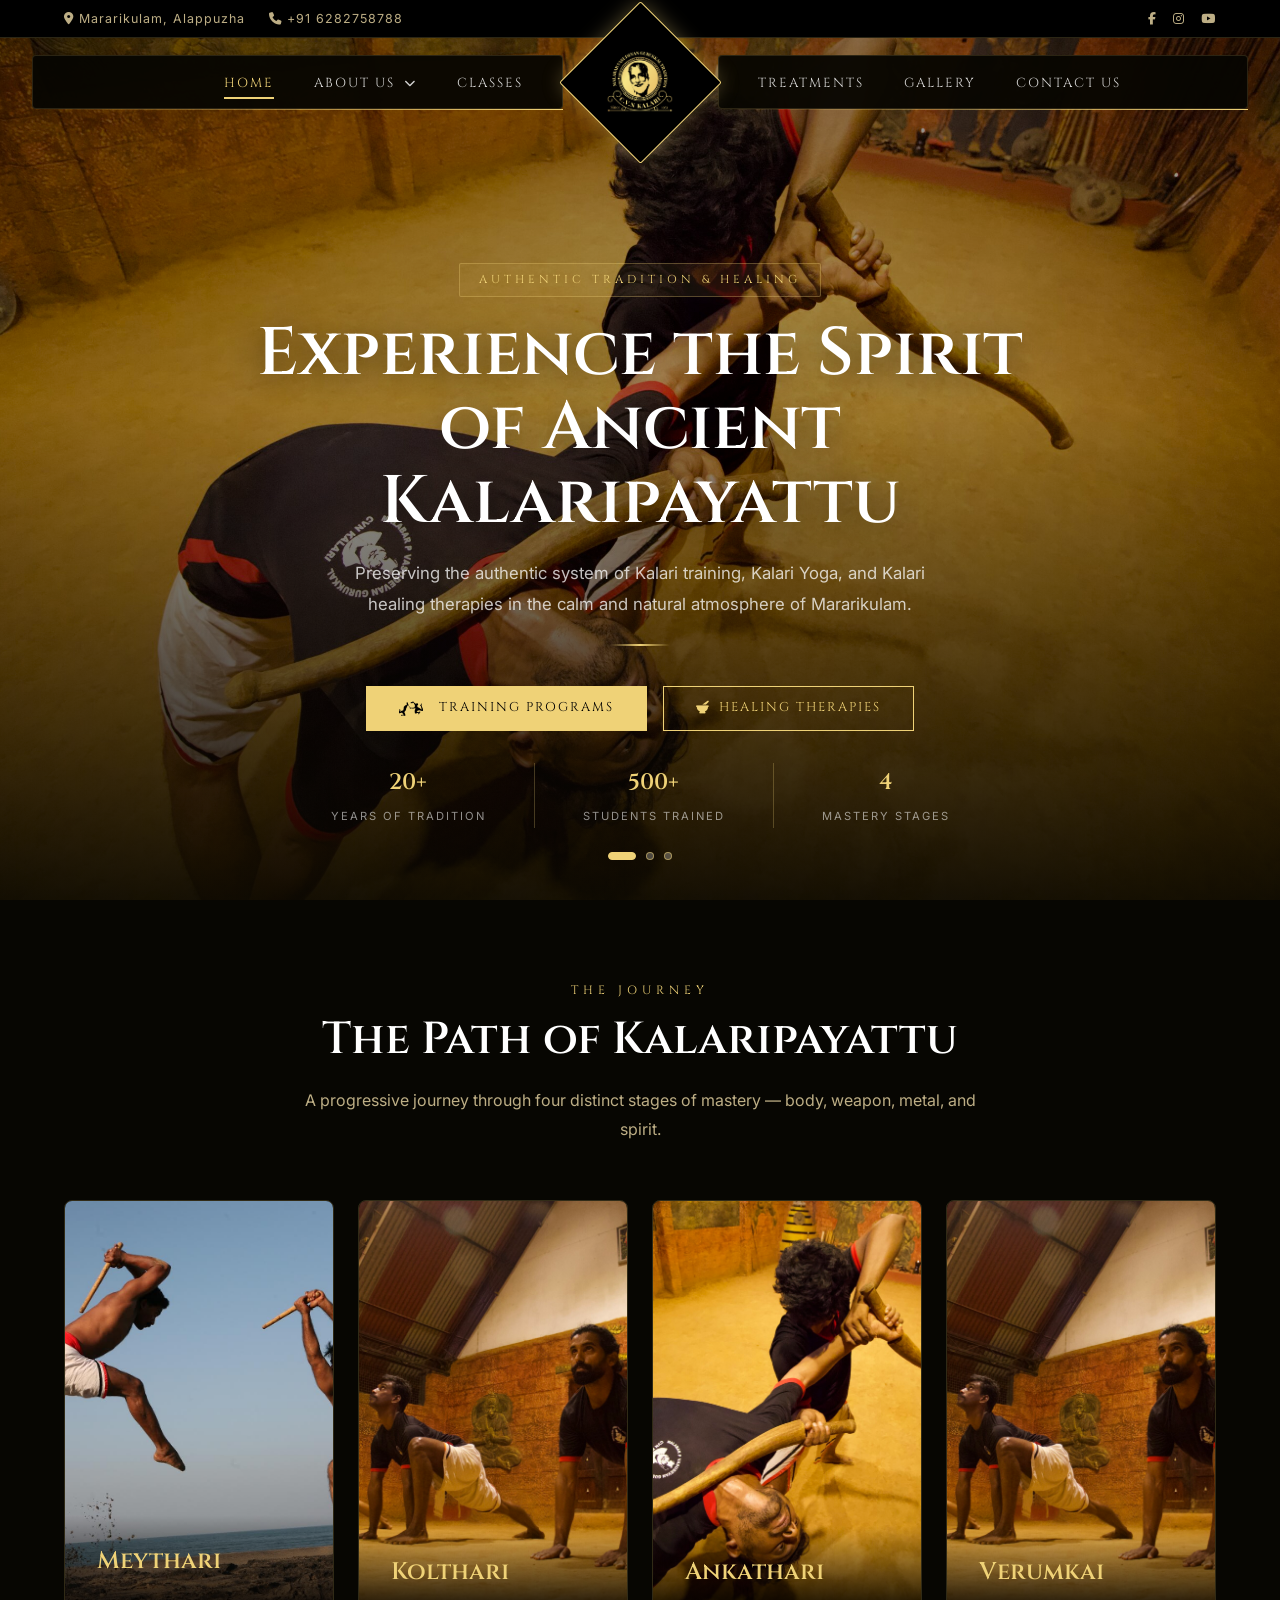
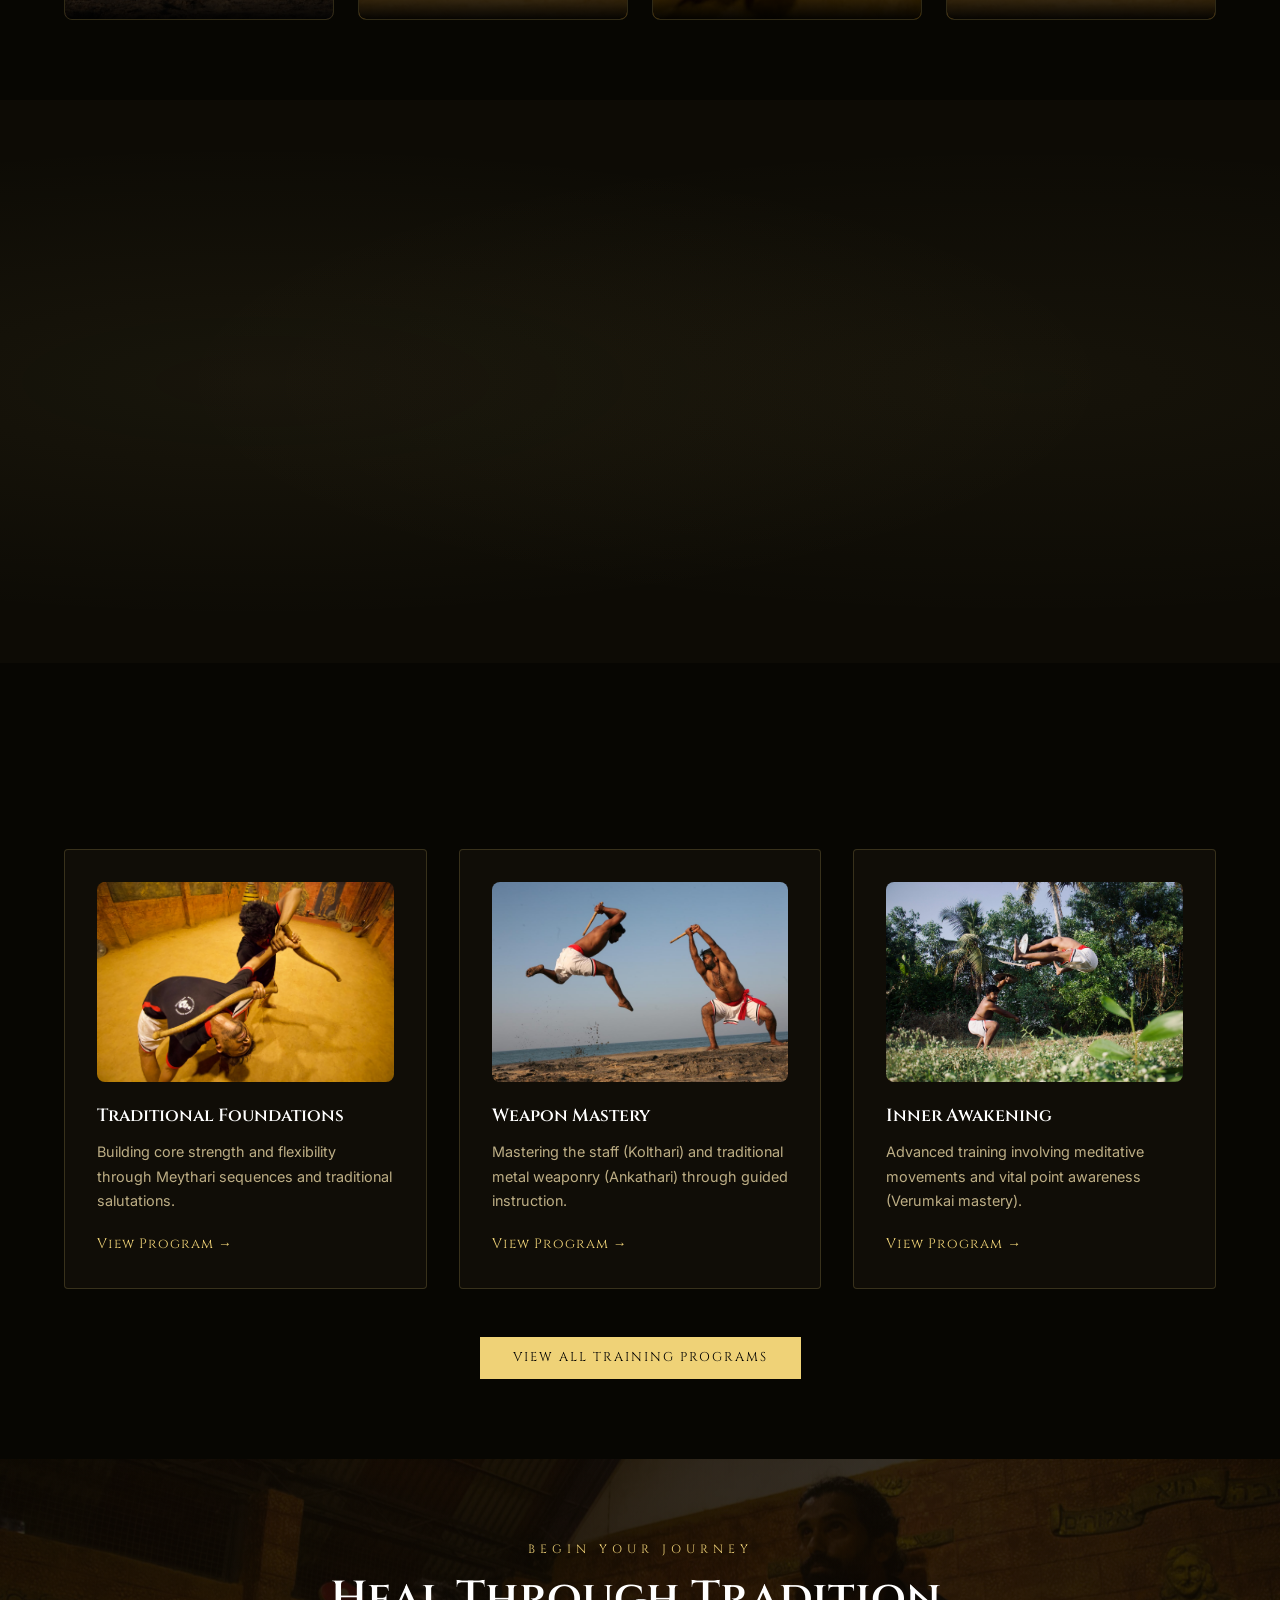
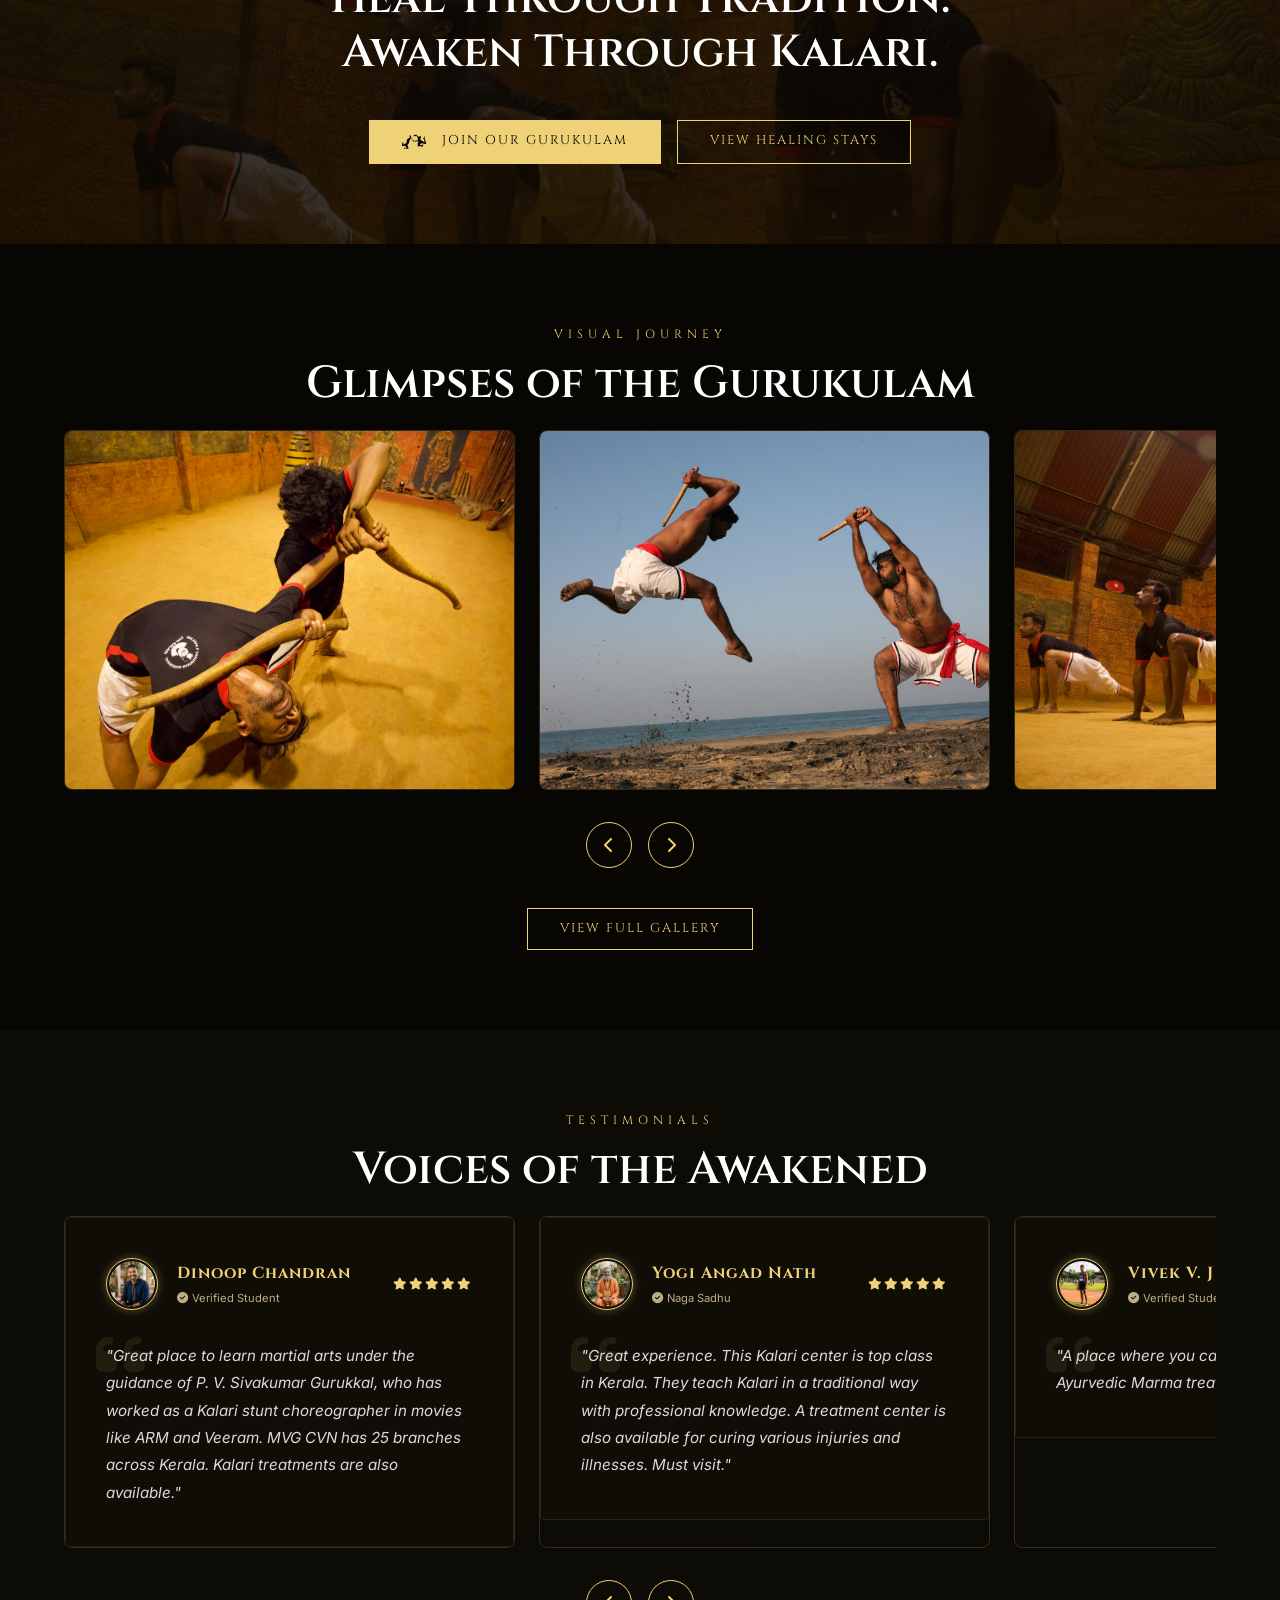
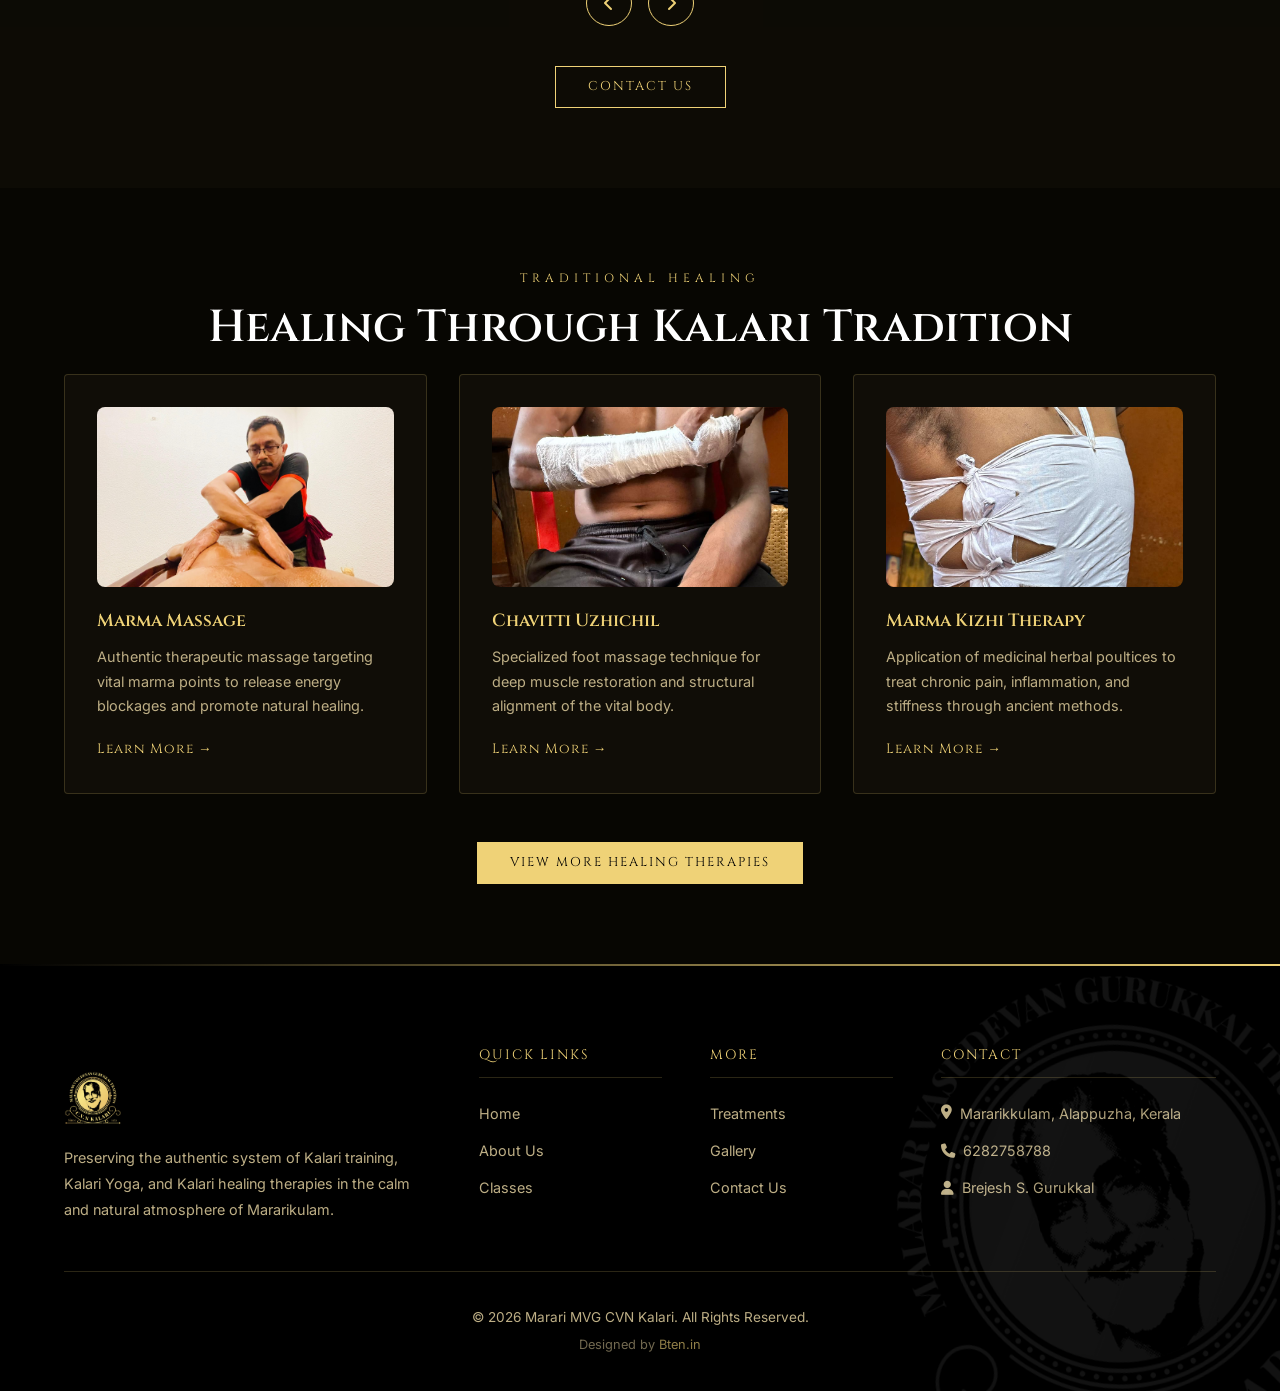
==== index.html @ ade92531 "Initial commit: Professional Kalari website with enhanced testimonials" ====
<!DOCTYPE html>
<html lang="en">
<head>
    <meta charset="UTF-8">
    <meta name="viewport" content="width=device-width, initial-scale=1.0">
    <meta name="description" content="Marari MVG CVN Kalari – Traditional Kalaripayattu training, Kalari Yoga, and authentic Marma healing therapies in Mararikulam, Kerala.">
    <title>Marari MVG CVN Kalari | Traditional Kalaripayattu & Healing</title>
    <link rel="stylesheet" href="styles.css">
    <link rel="stylesheet" href="https://cdnjs.cloudflare.com/ajax/libs/font-awesome/6.4.0/css/all.min.css">
</head>
<body>

    <!-- Top Info Bar -->
    <div class="top-header">
        <div class="top-header-info">
            <span><i class="fas fa-map-marker-alt"></i> Mararikulam, Alappuzha</span>
            <span><i class="fas fa-phone"></i> +91 <a href="tel:6282758788" class="text-muted">6282758788</a></span>
        </div>
        <div class="top-header-social">
            <a href="#" aria-label="Facebook"><i class="fab fa-facebook-f"></i></a>
            <a href="#" aria-label="Instagram"><i class="fab fa-instagram"></i></a>
            <a href="#" aria-label="YouTube"><i class="fab fa-youtube"></i></a>
        </div>
    </div>

    <!-- Navbar -->
    <nav class="navbar" id="navbar"><a href="index.html" class="mobile-logo-left"><img src="images/logo.png" alt="Logo"><span>MVG CVN KALARI</span></a>
        <div class="nav-container">

            <!-- Left links -->
            <ul class="nav-links nav-left">
                <li><a href="index.html" class="active">Home</a></li>
                <li class="nav-item-dropdown">
                    <a href="about.html">About Us <i class="fas fa-chevron-down" style="font-size:0.7rem;margin-left:4px;"></i></a>
                    <div class="mega-menu">
                        <div class="mega-menu-left">
                            <h3>Experience the Tradition</h3>
                            <p>Marari MVG CVN Kalari is a legacy of authentic Kalaripayattu training and traditional healing, led by Brejesh S. Gurukkal.</p>
                            <a href="about.html" class="btn">Learn More</a>
                        </div>
                        <div class="mega-menu-right">
                            <img src="images/WhatsApp Image 2026-03-31 at 19.47.25.png" alt="Brejesh S. Gurukkal">
                        </div>
                    </div>
                </li>
                <li><a href="classes.html">Classes</a></li>
            </ul>

            <!-- Brand / Logo -->
            <div class="nav-brand-centered">
                <div class="logo-diamond"></div>
                <a href="index.html">
                    <img src="images/logo.png" alt="Marari MVG CVN Kalari Logo">
                </a>
            </div>

            <!-- Right links -->
            <ul class="nav-links nav-right">
                <li><a href="treatments.html">Treatments</a></li>
                <li><a href="gallery.html">Gallery</a></li>
                <li><a href="contact.html">Contact Us</a></li>
            </ul>

            <!-- Hamburger -->
            <button class="mobile-toggle" id="mobileToggle" aria-label="Menu">
                <i class="fas fa-bars" id="toggleIcon"></i>
            </button>

        </div>
    </nav>

    <!-- Mobile Menu -->
    <div class="mobile-menu-wrapper" id="mobileMenu">
        <ul class="mobile-nav-links">
            <li><a href="index.html" class="active">Home</a></li>
            <li><a href="about.html">About Us</a></li>
            <li><a href="classes.html">Classes</a></li>
            <li><a href="treatments.html">Treatments</a></li>
            <li><a href="gallery.html">Gallery</a></li>
            <li><a href="contact.html">Contact Us</a></li>
        </ul>
    </div>

    <!-- ===== HERO ===== -->
    <section class="hero">
        <!-- Hero Slider Content -->
        <div class="hero-slider">
            <div class="hero-slide active" style="background-image:url('images/hero1.jpg');"></div>
            <div class="hero-slide" style="background-image:url('images/WhatsApp Image 2026-03-31 at 19.47.28 (1).jpeg');"></div>
            <div class="hero-slide" style="background-image:url('images/WhatsApp Image 2026-03-31 at 19.47.28 (2).jpeg');"></div>
        </div>
        <div class="hero-content">
            <div class="hero-badge">Authentic Tradition &amp; Healing</div>
            <h1 class="hero-title">Experience the Spirit<br>of Ancient Kalaripayattu</h1>
            <p class="hero-subtitle">Preserving the authentic system of Kalari training, Kalari Yoga, and Kalari healing therapies in the calm and natural atmosphere of Mararikulam.</p>
            <!-- Decorative gold line -->
            <div class="hero-divider"></div>
            <div class="hero-btns">
                <a href="classes.html" class="btn btn-solid">
                    <img src="images/Screenshot 2026-04-04 at 7.42.12 PM.svg" alt="" style="width:24px;height:auto;filter:invert(1) brightness(0);margin-right:8px;display:inline-block;vertical-align:middle;">
                    Training Programs
                </a>
                <a href="treatments.html" class="btn"><i class="fas fa-mortar-pestle"></i> Healing Therapies</a>
            </div>
            <!-- Stats ribbon — visual spacer + credibility -->
            <div class="hero-stats-bar">
                <div class="hero-stat-item">
                    <span class="num">20+</span>
                    <span class="lbl">Years of Tradition</span>
                </div>
                <div class="hero-stat-item" style="border-left:1px solid rgba(239,210,119,0.25);border-right:1px solid rgba(239,210,119,0.25);padding:0 3rem;">
                    <span class="num">500+</span>
                    <span class="lbl">Students Trained</span>
                </div>
                <div class="hero-stat-item">
                    <span class="num">4</span>
                    <span class="lbl">Mastery Stages</span>
                </div>
            </div>
        </div>
        <!-- Slider Dots -->
        <div class="hero-dots" id="heroDots">
            <span class="hero-dot active" data-slide="0"></span>
            <span class="hero-dot" data-slide="1"></span>
            <span class="hero-dot" data-slide="2"></span>
        </div>
    </section>

    <!-- ===== PATH OF KALARIPAYATTU ===== -->
    <section class="section">
        <div class="text-center reveal">
            <span class="section-label">The Journey</span>
            <h2 class="section-title">The Path of Kalaripayattu</h2>
            <p class="section-subtitle">A progressive journey through four distinct stages of mastery — body, weapon, metal, and spirit.</p>
        </div>
        <div class="path-grid reveal">
            <div class="path-box">
                <img src="images/kalari1.jpg" alt="Meythari" class="path-img">
                <div class="path-overlay">
                    <h3 class="path-title">Meythari</h3>
                    <p class="path-desc">The foundation. Physical flexibility, powerful leg movements, and body control through fluid sequences that awaken dormant strength.</p>
                </div>
            </div>
            <div class="path-box">
                <img src="images/hero2.jpg" alt="Kolthari" class="path-img">
                <div class="path-overlay">
                    <h3 class="path-title">Kolthari</h3>
                    <p class="path-desc">Introduction to wooden weapons. Staff, short stick, and curved wooden sword training demanding fearless coordination.</p>
                </div>
            </div>
            <div class="path-box">
                <img src="images/hero1.jpg" alt="Ankathari" class="path-img">
                <div class="path-overlay">
                    <h3 class="path-title">Ankathari</h3>
                    <p class="path-desc">Mastering metal weapons. Dagger, sword, shield, and the Urumi — the whip-sword demanding complete control of body and mind.</p>
                </div>
            </div>
            <div class="path-box">
                <img src="images/hero2.jpg" alt="Verumkai" class="path-img" style="object-position:top;">
                <div class="path-overlay">
                    <h3 class="path-title">Verumkai</h3>
                    <p class="path-desc">The final, highest stage. Unarmed combat — using the body itself as a weapon, striking vital marma points for mastery without a blade.</p>
                </div>
            </div>
        </div>
    </section>

    <!-- ===== THE GURUKULAM ===== -->
    <section class="section bg-alt about-video-section"
             style="background:radial-gradient(ellipse at 20% 50%, rgba(239,210,119,0.05) 0%, transparent 60%),
                           radial-gradient(ellipse at 80% 50%, rgba(239,210,119,0.04) 0%, transparent 60%),
                           rgba(239,210,119,0.025);">
        <div class="grid-2 reveal">
            <div>
                <span class="section-label">The Gurukulam</span>
                <h2 class="section-title" style="text-align:left;">A Sacred Space for<br>Inner Awakening</h2>
                <p class="text-muted" style="margin-bottom:2rem;line-height:1.9;">
                    Located near the serene shores of Mararikulam, Marari MVG CVN Kalari is a traditional Gurukulam rooted in the ancient science of Kalaripayattu and Kalari Chikitsa — a living lineage kept alive by dedication and devotion.
                </p>
                <div style="margin-top:2.5rem;">
                    <a href="about.html" class="btn btn-solid">Learn More About Us</a>
                </div>
            </div>
            <!-- Local image with cinematic frame -->
            <div style="position:relative;">
                <div class="hover-outline-container" style="border-radius:10px; box-shadow:15px 15px 0 rgba(239,210,119,0.08);">
                    <img src="images/kalari1.jpg" alt="Kalari Training at Marari Gurukulam"
                         style="width:100%;display:block;object-fit:cover;height:380px;">
                </div>
                <!-- Decorative sword icon overlay -->
                <div style="position:absolute;bottom:-18px;right:-18px;width:70px;height:70px;
                            background:var(--gold);border-radius:50%;display:flex;
                            align-items:center;justify-content:center;z-index:10;
                            box-shadow:0 10px 25px rgba(239,210,119,0.35);">
                    <img src="images/Screenshot 2026-04-04 at 7.42.12 PM.svg" alt="" style="width:36px;height:auto;filter:invert(1) brightness(0);">
                </div>
            </div>
        </div>
    </section>

    <!-- ===== CLASSES & TRAINING SUMMARY ===== -->
    <section class="section">
        <div class="text-center reveal">
            <span class="section-label">Authentic Training</span>
            <h2 class="section-title">Kalaripayattu Classes & Programs</h2>
        </div>
        <div class="grid-3 reveal">
            <div class="card">
                <div class="hover-outline-container" style="height:200px;margin-bottom:1.5rem;">
                    <img src="images/hero1.jpg" alt="Foundation" style="width:100%;height:100%;object-fit:cover;">
                </div>
                <h3 style="font-size:1.1rem;margin-bottom:0.8rem;">Traditional Foundations</h3>
                <p class="text-muted" style="font-size:0.9rem;flex:1;">Building core strength and flexibility through Meythari sequences and traditional salutations.</p>
                <a href="classes.html" class="text-gold" style="font-family:'Cinzel',serif;font-size:0.85rem;display:block;margin-top:1.2rem;letter-spacing:1px;">View Program →</a>
            </div>
            <div class="card">
                <div class="hover-outline-container" style="height:200px;margin-bottom:1.5rem;">
                    <img src="images/kalari1.jpg" alt="Combat" style="width:100%;height:100%;object-fit:cover;">
                </div>
                <h3 style="font-size:1.1rem;margin-bottom:0.8rem;">Weapon Mastery</h3>
                <p class="text-muted" style="font-size:0.9rem;flex:1;">Mastering the staff (Kolthari) and traditional metal weaponry (Ankathari) through guided instruction.</p>
                <a href="classes.html" class="text-gold" style="font-family:'Cinzel',serif;font-size:0.85rem;display:block;margin-top:1.2rem;letter-spacing:1px;">View Program →</a>
            </div>
            <div class="card">
                <div class="hover-outline-container" style="height:200px;margin-bottom:1.5rem;">
                    <img src="images/WhatsApp Image 2026-03-31 at 19.47.28 (1).jpeg" alt="Spritual" style="width:100%;height:100%;object-fit:cover;">
                </div>
                <h3 style="font-size:1.1rem;margin-bottom:0.8rem;">Inner Awakening</h3>
                <p class="text-muted" style="font-size:0.9rem;flex:1;">Advanced training involving meditative movements and vital point awareness (Verumkai mastery).</p>
                <a href="classes.html" class="text-gold" style="font-family:'Cinzel',serif;font-size:0.85rem;display:block;margin-top:1.2rem;letter-spacing:1px;">View Program →</a>
            </div>
        </div>
        <div style="text-align:center;margin-top:3rem;">
            <a href="classes.html" class="btn btn-solid">View All Training Programs</a>
        </div>
    </section>

    <!-- ===== CTA BANNER ===== -->
    <section class="section" style="background:linear-gradient(rgba(10,8,3,0.82),rgba(10,8,3,0.82)),url('images/hero2.jpg') center/cover;text-align:center;">
        <span class="section-label">Begin Your Journey</span>
        <h2 class="section-title">Heal Through Tradition.<br>Awaken Through Kalari.</h2>
        <div class="hero-btns">
            <a href="contact.html" class="btn btn-solid">
                <img src="images/Screenshot 2026-04-04 at 7.42.12 PM.svg" alt="" style="width:24px;height:auto;filter:invert(1) brightness(0);margin-right:8px;display:inline-block;vertical-align:middle;">
                Join Our Gurukulam
            </a>
            <a href="treatments.html" class="btn">View Healing Stays</a>
        </div>
    </section>

    <!-- ===== GALLERY CAROUSEL ===== -->
    <section class="section">
        <div class="text-center reveal">
            <span class="section-label">Visual Journey</span>
            <h2 class="section-title">Glimpses of the Gurukulam</h2>
        </div>
        <div class="carousel-container reveal">
            <div class="carousel-track" id="carouselTrack">
                <div class="carousel-slide">
                    <div class="gallery-item" onclick="openLightbox('images/hero1.jpg')"><img src="images/hero1.jpg" alt="Kalari Action"><div class="gallery-overlay"><i class="fas fa-expand" style="font-size:2rem;color:#fff;"></i></div></div>
                </div>
                <div class="carousel-slide">
                    <div class="gallery-item" onclick="openLightbox('images/kalari1.jpg')"><img src="images/kalari1.jpg" alt="Training"><div class="gallery-overlay"><i class="fas fa-expand" style="font-size:2rem;color:#fff;"></i></div></div>
                </div>
                <div class="carousel-slide">
                    <div class="gallery-item" onclick="openLightbox('images/hero2.jpg')"><img src="images/hero2.jpg" alt="Healing"><div class="gallery-overlay"><i class="fas fa-expand" style="font-size:2rem;color:#fff;"></i></div></div>
                </div>
                <div class="carousel-slide">
                    <div class="gallery-item" onclick="openLightbox('images/kalari1.jpg')"><img src="images/kalari1.jpg" alt="Tradition"><div class="gallery-overlay"><i class="fas fa-expand" style="font-size:2rem;color:#fff;"></i></div></div>
                </div>
                <div class="carousel-slide">
                    <div class="gallery-item" onclick="openLightbox('images/hero1.jpg')"><img src="images/hero1.jpg" alt="Kalari"><div class="gallery-overlay"><i class="fas fa-expand" style="font-size:2rem;color:#fff;"></i></div></div>
                </div>
                <div class="carousel-slide">
                    <div class="gallery-item" onclick="openLightbox('images/kalari1.jpg')"><img src="images/kalari1.jpg" alt="Combat"><div class="gallery-overlay"><i class="fas fa-expand" style="font-size:2rem;color:#fff;"></i></div></div>
                </div>
            </div>
        </div>
        <div class="carousel-controls">
            <button class="carousel-btn prev" id="carouselPrev"><i class="fas fa-chevron-left"></i></button>
            <button class="carousel-btn next" id="carouselNext"><i class="fas fa-chevron-right"></i></button>
        </div>
        <div style="text-align:center;margin-top:2.5rem;">
            <a href="gallery.html" class="btn">View Full Gallery</a>
        </div>
    </section>

    <!-- ===== TESTIMONIALS ===== -->
    <section class="section bg-alt">
        <div class="text-center reveal">
            <span class="section-label">Testimonials</span>
            <h2 class="section-title">Voices of the Awakened</h2>
        </div>
        <div class="carousel-container reveal" style="max-width:1200px;margin:0 auto;">
            <div class="carousel-track" id="testiTrack">
                <div class="carousel-slide">
                    <div class="card testimonial-card">
                        <div class="testi-header">
                            <div class="testi-user">
                                <img src="images/reviewer1.png" alt="Dinoop Chandran" class="testi-img">
                                <div class="testi-name-wrap">
                                    <strong class="testi-name">Dinoop Chandran</strong>
                                    <span class="testi-tag"><i class="fas fa-check-circle"></i> Verified Student</span>
                                </div>
                            </div>
                            <div class="testi-rating">
                                <i class="fas fa-star"></i><i class="fas fa-star"></i><i class="fas fa-star"></i><i class="fas fa-star"></i><i class="fas fa-star"></i>
                            </div>
                        </div>
                        <div class="testi-content">
                            <i class="fas fa-quote-left quote-bg"></i>
                            <p>"Great place to learn martial arts under the guidance of P. V. Sivakumar Gurukkal, who has worked as a Kalari stunt choreographer in movies like ARM and Veeram. MVG CVN has 25 branches across Kerala. Kalari treatments are also available."</p>
                        </div>
                    </div>
                </div>
                <!-- Review 2 -->
                <div class="carousel-slide">
                    <div class="card testimonial-card">
                        <div class="testi-header">
                            <div class="testi-user">
                                <img src="images/reviewer2.png" alt="Yogi Angad Nath" class="testi-img">
                                <div class="testi-name-wrap">
                                    <strong class="testi-name">Yogi Angad Nath</strong>
                                    <span class="testi-tag"><i class="fas fa-check-circle"></i> Naga Sadhu</span>
                                </div>
                            </div>
                            <div class="testi-rating">
                                <i class="fas fa-star"></i><i class="fas fa-star"></i><i class="fas fa-star"></i><i class="fas fa-star"></i><i class="fas fa-star"></i>
                            </div>
                        </div>
                        <div class="testi-content">
                            <i class="fas fa-quote-left quote-bg"></i>
                            <p>"Great experience. This Kalari center is top class in Kerala. They teach Kalari in a traditional way with professional knowledge. A treatment center is also available for curing various injuries and illnesses. Must visit."</p>
                        </div>
                    </div>
                </div>
                <!-- Review 3 -->
                <div class="carousel-slide">
                    <div class="card testimonial-card">
                        <div class="testi-header">
                            <div class="testi-user">
                                <img src="images/reviewer3.png" alt="Vivek V. J" class="testi-img">
                                <div class="testi-name-wrap">
                                    <strong class="testi-name">Vivek V. J</strong>
                                    <span class="testi-tag"><i class="fas fa-check-circle"></i> Verified Student</span>
                                </div>
                            </div>
                            <div class="testi-rating">
                                <i class="fas fa-star"></i><i class="fas fa-star"></i><i class="fas fa-star"></i><i class="fas fa-star"></i><i class="fas fa-star"></i>
                            </div>
                        </div>
                        <div class="testi-content">
                            <i class="fas fa-quote-left quote-bg"></i>
                            <p>"A place where you can learn Kalari and receive Ayurvedic Marma treatment. Highly trustworthy."</p>
                        </div>
                    </div>
                </div>
                <!-- Review 4 -->
                <div class="carousel-slide">
                    <div class="card testimonial-card">
                        <div class="testi-header">
                            <div class="testi-user">
                                <img src="images/reviewer4.png" alt="Vivek S. S" class="testi-img">
                                <div class="testi-name-wrap">
                                    <strong class="testi-name">Vivek S. S</strong>
                                    <span class="testi-tag"><i class="fas fa-check-circle"></i> Verified Student</span>
                                </div>
                            </div>
                            <div class="testi-rating">
                                <i class="fas fa-star"></i><i class="fas fa-star"></i><i class="fas fa-star"></i><i class="fas fa-star"></i><i class="fas fa-star"></i>
                            </div>
                        </div>
                        <div class="testi-content">
                            <i class="fas fa-quote-left quote-bg"></i>
                            <p>"Great place to learn Kalari and undergo treatment. Quality staff."</p>
                        </div>
                    </div>
                </div>
                <!-- Review 5 -->
                <div class="carousel-slide">
                    <div class="card testimonial-card">
                        <div class="testi-header">
                            <div class="testi-user">
                                <img src="images/reviewer5.png" alt="Melvin Dsouza" class="testi-img">
                                <div class="testi-name-wrap">
                                    <strong class="testi-name">Melvin Dsouza</strong>
                                    <span class="testi-tag"><i class="fas fa-check-circle"></i> Verified Student</span>
                                </div>
                            </div>
                            <div class="testi-rating">
                                <i class="fas fa-star"></i><i class="fas fa-star"></i><i class="fas fa-star"></i><i class="fas fa-star"></i><i class="fas fa-star"></i>
                            </div>
                        </div>
                        <div class="testi-content">
                            <i class="fas fa-quote-left quote-bg"></i>
                            <p>"Excellent training in Kalari art. Just started training and really enjoying it."</p>
                        </div>
                    </div>
                </div>
                <!-- Review 6 -->
                <div class="carousel-slide">
                    <div class="card testimonial-card">
                        <div class="testi-header">
                            <div class="testi-user">
                                <img src="images/reviewer6.png" alt="Geethu K" class="testi-img">
                                <div class="testi-name-wrap">
                                    <strong class="testi-name">Geethu K</strong>
                                    <span class="testi-tag"><i class="fas fa-check-circle"></i> Verified Student</span>
                                </div>
                            </div>
                            <div class="testi-rating">
                                <i class="fas fa-star"></i><i class="fas fa-star"></i><i class="fas fa-star"></i><i class="fas fa-star"></i><i class="fas fa-star"></i>
                            </div>
                        </div>
                        <div class="testi-content">
                            <i class="fas fa-quote-left quote-bg"></i>
                            <p>"Excellent place filled with vibrant and positive energy."</p>
                        </div>
                    </div>
                </div>
                <!-- Review 7 -->
                <div class="carousel-slide">
                    <div class="card testimonial-card">
                        <div class="testi-header">
                            <div class="testi-user">
                                <img src="images/reviewer7.png" alt="Anandhu Krishna" class="testi-img">
                                <div class="testi-name-wrap">
                                    <strong class="testi-name">Anandhu Krishna</strong>
                                    <span class="testi-tag"><i class="fas fa-check-circle"></i> Verified Student</span>
                                </div>
                            </div>
                            <div class="testi-rating">
                                <i class="fas fa-star"></i><i class="fas fa-star"></i><i class="fas fa-star"></i><i class="fas fa-star"></i><i class="fas fa-star"></i>
                            </div>
                        </div>
                        <div class="testi-content">
                            <i class="fas fa-quote-left quote-bg"></i>
                            <p>"Good place to practice martial arts with adequate treatment facilities."</p>
                        </div>
                    </div>
                </div>
                <!-- Review 8 -->
                <div class="carousel-slide">
                    <div class="card testimonial-card">
                        <div class="testi-header">
                            <div class="testi-user">
                                <img src="images/reviewer8.png" alt="Dhannanjai Gupta" class="testi-img">
                                <div class="testi-name-wrap">
                                    <strong class="testi-name">Dhannanjai Gupta</strong>
                                    <span class="testi-tag"><i class="fas fa-check-circle"></i> Verified Student</span>
                                </div>
                            </div>
                            <div class="testi-rating">
                                <i class="fas fa-star"></i><i class="fas fa-star"></i><i class="fas fa-star"></i><i class="fas fa-star"></i><i class="fas fa-star"></i>
                            </div>
                        </div>
                        <div class="testi-content">
                            <i class="fas fa-quote-left quote-bg"></i>
                            <p>"A good place in Kollam for learning Kalari under a skilled Gurukkal."</p>
                        </div>
                    </div>
                </div>
            </div>
        </div>
        <div class="carousel-controls">
            <button class="carousel-btn prev" id="testiPrev"><i class="fas fa-chevron-left"></i></button>
            <button class="carousel-btn next" id="testiNext"><i class="fas fa-chevron-right"></i></button>
        </div>
        <div style="text-align:center;margin-top:2.5rem;">
            <a href="contact.html" class="btn">Contact Us</a>
        </div>
    </section>

    <!-- ===== HEALING THERAPIES PREVIEW ===== -->
    <section class="section">
        <div class="text-center reveal">
            <span class="section-label">Traditional Healing</span>
            <h2 class="section-title">Healing Through Kalari Tradition</h2>
        </div>
        <div class="grid-3 reveal">
            <div class="card">
                <div class="hover-outline-container" style="height:180px !important; margin-bottom:1.5rem; flex-shrink:0; overflow:hidden;">
                    <img src="images/WhatsApp Image 2026-03-31 at 19.47.20.jpeg" alt="Marma" style="width:100%; height:100%; object-fit:cover;">
                </div>
                <h3 style="font-size:1.1rem; margin-bottom:0.8rem; color:var(--gold); border:none;">Marma Massage</h3>
                <p class="text-muted" style="font-size:0.9rem; line-height:1.7;">Authentic therapeutic massage targeting vital marma points to release energy blockages and promote natural healing.</p>
                <a href="treatments.html" class="text-gold" style="font-family:'Cinzel',serif; font-size:0.85rem; display:block; margin-top:1.2rem; letter-spacing:1px;">Learn More →</a>
            </div>
            <div class="card">
                <div class="hover-outline-container" style="height:180px !important; margin-bottom:1.5rem; flex-shrink:0; overflow:hidden;">
                    <img src="images/WhatsApp Image 2026-03-31 at 19.47.25 (1).jpeg" alt="Chavitti" style="width:100%; height:100%; object-fit:cover;">
                </div>
                <h3 style="font-size:1.1rem; margin-bottom:0.8rem; color:var(--gold); border:none;">Chavitti Uzhichil</h3>
                <p class="text-muted" style="font-size:0.9rem; line-height:1.7;">Specialized foot massage technique for deep muscle restoration and structural alignment of the vital body.</p>
                <a href="treatments.html" class="text-gold" style="font-family:'Cinzel',serif; font-size:0.85rem; display:block; margin-top:1.2rem; letter-spacing:1px;">Learn More →</a>
            </div>
            <div class="card">
                <div class="hover-outline-container" style="height:180px !important; margin-bottom:1.5rem; flex-shrink:0; overflow:hidden;">
                    <img src="images/WhatsApp Image 2026-03-31 at 19.47.26 (1).jpeg" alt="Kizhi" style="width:100%; height:100%; object-fit:cover;">
                </div>
                <h3 style="font-size:1.1rem; margin-bottom:0.8rem; color:var(--gold); border:none;">Marma Kizhi Therapy</h3>
                <p class="text-muted" style="font-size:0.9rem; line-height:1.7;">Application of medicinal herbal poultices to treat chronic pain, inflammation, and stiffness through ancient methods.</p>
                <a href="treatments.html" class="text-gold" style="font-family:'Cinzel',serif; font-size:0.85rem; display:block; margin-top:1.2rem; letter-spacing:1px;">Learn More →</a>
            </div>
        </div>
        <div style="text-align:center;margin-top:3rem;">
            <a href="treatments.html" class="btn btn-solid">View More Healing Therapies</a>
        </div>
    </section>

    <!-- ===== FOOTER ===== -->
    <footer class="footer"><img src="images/logo.png" class="logo-watermark" alt="watermark">
        <div class="footer-grid">
            <div>
                <a href="index.html" style="display:inline-block;margin-bottom:1rem;"><a href="index.html"><img src="images/logo.png" alt="Logo" class="footer-logo"></a></a>
                <p class="text-muted" style="font-size:0.9rem;line-height:1.8;">Preserving the authentic system of Kalari training, Kalari Yoga, and Kalari healing therapies in the calm and natural atmosphere of Mararikulam.</p>
            </div>
            <div>
                <span class="footer-title">Quick Links</span>
                <ul class="footer-links">
                    <li><a href="index.html">Home</a></li>
                    <li><a href="about.html">About Us</a></li>
                    <li><a href="classes.html">Classes</a></li>
                </ul>
            </div>
            <div>
                <span class="footer-title">More</span>
                <ul class="footer-links">
                    <li><a href="treatments.html">Treatments</a></li>
                    <li><a href="gallery.html">Gallery</a></li>
                    <li><a href="contact.html">Contact Us</a></li>
                </ul>
            </div>
            <div>
                <span class="footer-title">Contact</span>
                <ul class="footer-links">
                    <li style="color:var(--muted);display:flex;gap:0.5rem;align-items:start;"><i class="fas fa-map-marker-alt" style="padding-top:3px;"></i> Mararikkulam, Alappuzha, Kerala</li>
                    <li style="color:var(--muted);display:flex;gap:0.5rem;"><i class="fas fa-phone"></i> <a href="tel:6282758788" class="text-muted">6282758788</a></li>
                    <li style="color:var(--muted);display:flex;gap:0.5rem;"><i class="fas fa-user"></i> Brejesh S. Gurukkal</li>
                </ul>
            </div>
        </div>
        <div class="copyright">
            &copy; 2026 Marari MVG CVN Kalari. All Rights Reserved.<br>
            <span style="font-size:0.8rem;opacity:0.6;">Designed by <a href="https://bten.in" target="_blank" style="color:var(--gold);">Bten.in</a></span>
        </div>
    </footer>

    <!-- Scroll to Top -->
    <div class="scroll-top" id="scrollTop">
        <svg class="progress-circle" width="44" height="44" viewBox="0 0 44 44">
            <circle cx="22" cy="22" r="20"></circle>
        </svg>
        <i class="fas fa-arrow-up"></i>
    </div>

    <script src="script.js"></script>
<div class="lightbox" id="lightbox"><span class="lightbox-close" id="lightboxClose">&times;</span><img class="lightbox-content" id="lightboxImg" src="" alt="Full size"></div></body>
</html>
---- styles.css ----
/* ==========================================================
   MARARI MVG CVN KALARI — MASTER STYLESHEET v2
   ========================================================== */

@import url('https://fonts.googleapis.com/css2?family=Cinzel:wght@400;600;700&family=Inter:wght@300;400;500;600&display=swap');

/* ---- Variables ---- */
:root {
  --gold:        #efd277;
  --gold-dark:   #c9993a;
  --gold-glow:   rgba(239, 210, 119, 0.35);
  --gold-dim:    rgba(239, 210, 119, 0.12);
  --dark:        #070602;
  --dark-card:   rgba(18, 15, 8, 0.9);
  --muted:       #bdae85;
  --border:      rgba(239, 210, 119, 0.18);
  --white:       #ffffff;
  --ease:        cubic-bezier(0.16, 1, 0.3, 1);
  --nav-h:       88px;
  --topbar-h:    38px;
}

/* ---- Reset ---- */
*, *::before, *::after { margin: 0; padding: 0; box-sizing: border-box; }
html { scroll-behavior: smooth; }
html, body {
  overflow-x: hidden;
  max-width: 100%;
  position: relative;
}
body {
  font-family: 'Inter', sans-serif;
  background: var(--dark);
  color: var(--white);
  line-height: 1.7;
  overflow-x: hidden;
}
/* ---- Watermark & Decorative ---- */
.watermark-bg {
  position: absolute; pointer-events: none;
  opacity: 0.05; z-index: 0;
  filter: sepia(1) saturate(5) hue-rotate(10deg);
}
.logo-watermark {
  width: 400px; height: 400px;
  bottom: -50px; right: -50px;
  transform: rotate(-15deg);
}
.brand-watermark {
  width: 600px; height: auto;
  top: 50%; left: -100px;
  transform: translateY(-50%) rotate(5deg);
}
img, video { display: block; max-width: 100%; }
a { text-decoration: none; color: inherit; }
ul { list-style: none; }
h1, h2, h3, h4, h5, h6 { font-family: 'Cinzel', serif; font-weight: 600; line-height: 1.2; }

/* ---- Utility ---- */
.brand-font  { font-family: 'Cinzel', serif; }
.text-gold   { color: var(--gold); }
.text-muted  { color: var(--muted); }
.text-center { text-align: center; }
.section { padding: 5rem 5%; }
.bg-alt  { background: rgba(239, 210, 119, 0.025); }

.section-label {
  display: block;
  font-family: 'Cinzel', serif;
  font-size: 0.75rem;
  letter-spacing: 5px;
  text-transform: uppercase;
  color: var(--gold);
  margin-bottom: 0.8rem;
}
.section-title {
  font-size: clamp(1.8rem, 4vw, 2.8rem);
  margin-bottom: 1.2rem;
}
.section-subtitle {
  color: var(--muted);
  max-width: 680px;
  margin: 0 auto 3.5rem;
  font-size: 1rem;
  line-height: 1.8;
}

/* ---- Grid ---- */
.grid-2 { display: grid; grid-template-columns: 1fr 1fr; gap: 4rem; align-items: center; }
.grid-3 { display: grid; grid-template-columns: repeat(3, 1fr); gap: 2rem; }
.grid-4 { display: grid; grid-template-columns: repeat(4, 1fr); gap: 2rem; }

/* ---- Reveal ---- */
.reveal {
  opacity: 0;
  transform: translateY(35px);
  transition: opacity 0.8s var(--ease), transform 0.8s var(--ease);
}
.reveal.in-view { opacity: 1; transform: translateY(0); }

/* ---- Card ---- */
.card {
  background: var(--dark-card);
  border: 1px solid var(--border);
  padding: 2rem;
  border-radius: 4px;
  transition: border-color 0.3s, transform 0.3s, box-shadow 0.3s;
  position: relative;
  overflow: hidden;
}
.card::before {
  content: '';
  position: absolute; left: 0; top: 0;
  width: 2px; height: 0;
  background: var(--gold);
  transition: height 0.4s ease;
}
.card:hover {
  border-color: rgba(239, 210, 119, 0.45);
  transform: translateY(-5px);
  box-shadow: 0 20px 50px rgba(0,0,0,0.6);
}
.card:hover::before { height: 100%; }

/* ---- Buttons ---- */
.btn {
  display: inline-flex;
  align-items: center;
  gap: 0.5rem;
  padding: 0.85rem 2rem;
  font-family: 'Cinzel', serif;
  font-size: 0.8rem;
  letter-spacing: 2px;
  text-transform: uppercase;
  border: 1.5px solid var(--gold);
  color: var(--gold);
  background: transparent;
  cursor: pointer;
  transition: background 0.3s, color 0.3s, box-shadow 0.3s;
  white-space: nowrap;
  line-height: 1;
}
.btn:hover { background: var(--gold); color: #000; box-shadow: 0 0 25px var(--gold-glow); }
.btn-solid { background: var(--gold); color: #000; }
.btn-solid:hover { background: transparent; color: var(--gold); }
.btn-solid img { filter: brightness(0) invert(0) !important; }
.btn-solid:hover img { filter: invert(0.8) sepia(1) saturate(15) hue-rotate(5deg) !important; }

/* Spacing fix for mobile (about section) */
.about-video-section .btn { margin-bottom: 2.5rem; }

/* Non-solid buttons icon */
.btn:not(.btn-solid) img { filter: invert(0.8) sepia(1) saturate(15) hue-rotate(5deg) !important; }
.btn:not(.btn-solid):hover img { filter: brightness(0) invert(0) !important; }

.hero-btns {
  display: flex; gap: 1rem;
  justify-content: center;
  flex-wrap: wrap;
  margin-top: 2.5rem;
}

/* ============================================================
   TOP INFO BAR
   ============================================================ */
.top-header {
  position: fixed;
  top: 0; left: 0;
  width: 100%; height: var(--topbar-h);
  background: #000;
  border-bottom: 1px solid var(--border);
  display: flex; justify-content: space-between; align-items: center;
  padding: 0 5%;
  z-index: 9000;
  font-size: 0.78rem; color: var(--muted); letter-spacing: 1px;
}
.top-header a { color: var(--muted); transition: color 0.2s; }
.top-header a:hover { color: var(--gold); }
.top-header-info { display: flex; gap: 1.5rem; }
.top-header-social { display: flex; gap: 1rem; }

/* ============================================================
   NAVBAR
   ============================================================ */
.navbar {
  position: fixed;
  top: var(--topbar-h);
  left: 0; width: 100%;
  height: var(--nav-h);
  z-index: 9100;
  background: transparent;
  display: flex; align-items: center;
  transition: top 0.35s ease, height 0.35s ease;
  overflow: visible;
}
.navbar.scrolled {
  top: 0;
  height: 70px;
}
.navbar::after { display: none; } /* Remove global line */

/* ---- Nav Container ---- */
.nav-container {
  width: 100%; max-width: 1400px;
  margin: 0 auto; padding: 0 2rem;
  display: flex; align-items: center;
  justify-content: center;
  height: 100%; overflow: visible;
  gap: 20px;
}

/* ---- Nav Links (Split Sections) ---- */
.nav-links {
  display: flex; align-items: center;
  gap: 2.5rem; flex: 1;
  position: relative;
  height: 54px; /* Slightly shorter than navbar for floating look */
  transition: height 0.35s ease;
  z-index: 10;
}
.nav-links::before {
  content: ''; position: absolute; inset: 0;
  background: rgba(7, 6, 2, 0.94);
  backdrop-filter: blur(20px);
  -webkit-backdrop-filter: blur(20px);
  border: 1px solid rgba(239, 210, 119, 0.15);
  border-radius: 4px;
  z-index: -1;
}
.nav-links::after {
  content: ''; position: absolute; bottom: -1px; left: 0;
  width: 100%; height: 1.5px;
  background: linear-gradient(90deg, transparent, var(--gold), transparent);
  background-size: 200% 100%;
  animation: shimmer 3s linear infinite;
}
.navbar.scrolled .nav-links { height: 48px; }
.nav-left  { justify-content: flex-end; padding-right: 2.5rem; border-top-right-radius: 0; border-bottom-right-radius: 0; }
.nav-right { justify-content: flex-start; padding-left: 2.5rem; border-top-left-radius: 0; border-bottom-left-radius: 0; }
.nav-links li { position: relative; }

.nav-links a {
  font-family: 'Cinzel', serif; font-size: 0.82rem;
  letter-spacing: 2px; text-transform: uppercase;
  color: rgba(255,255,255,0.82);
  transition: color 0.25s; padding-bottom: 4px;
}
.nav-links a::after {
  content: ''; position: absolute;
  bottom: -3px; left: 0; width: 0; height: 2px;
  background: var(--gold); transition: width 0.3s ease;
}
.nav-links a:hover, .nav-links a.active { color: var(--gold); }
.nav-links a:hover::after, .nav-links a.active::after { width: 100%; }

.nav-brand-centered {
  position: relative;
  flex-shrink: 0;
  width: 115px; height: 115px;  /* Intentionally taller than navbar */
  display: flex; align-items: center; justify-content: center;
  z-index: 20;
  overflow: visible;
}
.mobile-logo-left {
  display: none; text-decoration: none;
}

.logo-diamond {
  position: absolute;
  inset: 0;
  background: #000;
  border: 1.5px solid var(--gold);
  transform: rotate(45deg);
  box-shadow: 0 0 20px var(--gold-glow);
  animation: goldPulse 3s ease-in-out infinite alternate;
  border-radius: 2px;
  transition: transform 0.6s var(--ease), border-radius 0.6s var(--ease), width 0.6s var(--ease), height 0.6s var(--ease), inset 0.6s var(--ease);
  z-index: 0;
}
@keyframes goldPulse {
  from { box-shadow: 0 0 10px var(--gold-glow); }
  to   { box-shadow: 0 0 35px var(--gold); }
}

.nav-brand-centered a {
  position: relative; z-index: 2;
  display: flex; align-items: center; justify-content: center;
}

/* Gurukkal Special PNG Treatment */
.gurukkal-portrait {
  position: relative; width: 100%; max-width: 450px; margin: 0 auto;
}
.gurukkal-aura {
  position: absolute; inset: 10%;
  background: radial-gradient(circle, var(--gold-glow) 0%, transparent 70%);
  filter: blur(40px);
  z-index: 1; animation: auraPulse 4s ease-in-out infinite alternate;
}
.gurukkal-portrait img {
  position: relative; z-index: 2;
  width: 100%; border-radius: 0; filter: drop-shadow(0 10px 20px rgba(0,0,0,0.8));
}
.gurukkal-outline {
  position: absolute; inset: 0; z-index: 3;
  pointer-events: none;
  border: 1px solid var(--gold-dim); border-radius: 20px;
  animation: outlineRotate 10s linear infinite;
}
@keyframes auraPulse {
  from { opacity: 0.3; transform: scale(0.95); }
  to { opacity: 0.6; transform: scale(1.1); }
}
@keyframes outlineRotate {
  0% { transform: scale(1); border-color: var(--gold-dim); }
  50% { transform: scale(1.02); border-color: var(--gold); }
  100% { transform: scale(1); border-color: var(--gold-dim); }
}
.nav-brand-centered img {
  width: 68px; height: 68px;
  object-fit: contain;
}

/* Scrolled: Morph diamond to rectangle badge */
.navbar.scrolled .nav-brand-centered { width: 70px; height: 70px; }
.navbar.scrolled .nav-brand-centered img { width: 44px; height: 44px; }
.navbar.scrolled .logo-diamond {
  transform: rotate(0deg);
  border-radius: 4px;
  width: 64px; height: 38px;
  top: 50%; left: 50%;
  transform: translate(-50%, -50%);
  box-shadow: 0 4px 15px rgba(0,0,0,0.5);
  animation: none;
}
.navbar.scrolled .mega-menu { top: 70px; }

/* ---- Hamburger ---- */
.mobile-toggle {
  display: none;
  background: none; border: none;
  color: var(--gold); font-size: 1.7rem;
  cursor: pointer; padding: 4px 8px; line-height: 1;
}

/* ---- Mobile Menu ---- */
.mobile-menu-wrapper {
  display: none;
  position: fixed;
  top: 70px; left: 0;
  width: 100%;
  background: rgba(4, 3, 1, 0.99);
  border-top: 1px solid var(--border);
  border-bottom: 1px solid var(--border);
  padding: 0 5% 1.5rem;
  z-index: 9050;
  opacity: 0;
  transition: opacity 0.3s ease;
}
.mobile-menu-wrapper.open {
  display: block; opacity: 1;
}

/* Mobile logo in menu top */
.mobile-menu-logo {
  display: flex; align-items: center; gap: 1rem;
  padding: 1.2rem 0;
  border-bottom: 1px solid var(--border);
  margin-bottom: 0.5rem;
}
.mobile-menu-logo img { width: 45px; height: 45px; object-fit: contain; }
.mobile-menu-logo span { font-family: 'Cinzel', serif; font-size: 0.9rem; color: var(--gold); }

.mobile-nav-links { display: flex; flex-direction: column; }
.mobile-nav-links li { border-bottom: 1px solid rgba(239,210,119,0.08); }
.mobile-nav-links a {
  display: block; padding: 0.95rem 0;
  font-family: 'Cinzel', serif; font-size: 0.95rem;
  letter-spacing: 2px; color: rgba(255,255,255,0.8);
  transition: color 0.2s, padding-left 0.2s;
}
.mobile-nav-links a:hover, .mobile-nav-links a.active {
  color: var(--gold); padding-left: 8px;
}

/* ---- Mega-Menu (JS-driven, class .open) ---- */
.nav-item-dropdown { position: static; }

.mega-menu {
  position: fixed;
  top: calc(var(--topbar-h) + var(--nav-h));
  left: 50%; transform: translateX(-50%) translateY(12px);
  width: min(800px, 92vw);
  background: rgba(4, 3, 1, 0.99);
  border: 1px solid var(--border);
  border-top: 2px solid var(--gold);
  padding: 2.5rem 3rem;
  display: grid; grid-template-columns: 1.2fr 1fr;
  gap: 2.5rem;
  z-index: 9200;
  opacity: 0; visibility: hidden; pointer-events: none;
  transition: opacity 0.25s ease, transform 0.25s ease, visibility 0.25s;
  box-shadow: 0 30px 80px rgba(0,0,0,0.95);
}
.mega-menu.open {
  opacity: 1; visibility: visible; pointer-events: auto;
  transform: translateX(-50%) translateY(0);
}
.navbar.scrolled .mega-menu { top: 70px; }

.mega-menu-right {
  display: flex; align-items: center; justify-content: center;
  position: relative; padding: 10px;
}
.mega-menu-right::before {
  content: ''; position: absolute; inset: 0;
  border: 1px solid var(--gold); border-radius: 12px;
  opacity: 0; transition: opacity 0.4s ease;
  animation: borderDraw 3s linear infinite;
  mask: linear-gradient(#fff 0 0) content-box, linear-gradient(#fff 0 0);
  mask-composite: exclude;
  padding: 2px;
}
.mega-menu-right:hover::before { opacity: 1; }

.mega-menu-right img {
  height: 180px; width: auto; max-width: 100%; border-radius: 12px;
  object-fit: cover; transition: all 0.4s ease;
  filter: drop-shadow(0 10px 15px rgba(0,0,0,0.3));
}
.mega-menu-right img:hover {
  transform: scale(1.02);
  box-shadow: 0 0 20px var(--gold-glow);
}

@keyframes borderDraw {
  0% { clip-path: inset(0 0 95% 0); }
  25% { clip-path: inset(0 0 0 95%); }
  50% { clip-path: inset(95% 0 0 0); }
  75% { clip-path: inset(0 95% 0 0); }
  100% { clip-path: inset(0 0 95% 0); }
}

/* Lightbox Pop-up */
.lightbox {
  position: fixed; inset: 0; background: rgba(0,0,0,0.95);
  display: flex; align-items: center; justify-content: center;
  z-index: 10000; opacity: 0; visibility: hidden;
  transition: all 0.4s ease; padding: 2rem;
}

/* Premium Image Hover Effect */
.hover-outline-container {
  display: block; position: relative; overflow: hidden;
  border-radius: 8px; transition: transform 0.4s var(--ease);
}
.hover-outline-container img { transition: transform 0.6s var(--ease), filter 0.6s var(--ease); width: 100%; height: 100%; object-fit: cover; }
.hover-outline-container::after {
  content: ''; position: absolute; inset: 0;
  border: 4px solid var(--gold); border-radius: 8px;
  opacity: 0; transform: scale(1.05);
  transition: opacity 0.4s var(--ease), transform 0.4s var(--ease);
  pointer-events: none; z-index: 5;
}
.hover-outline-container:hover { transform: scale(1.02); }
.hover-outline-container:hover img { transform: scale(1.1); filter: brightness(1.1); }
.hover-outline-container:hover::after { opacity: 1; transform: scale(1); }

.lightbox-content {
  max-width: 90%; max-height: 90%; border-radius: 8px;
  box-shadow: 0 0 50px rgba(0,0,0,1);
  transform: scale(0.9); transition: transform 0.4s ease;
}
.lightbox.open { opacity: 1; visibility: visible; }
.lightbox.open .lightbox-content { transform: scale(1); }
.lightbox-close {
  position: absolute; top: 1.5rem; right: 1.5rem;
  width: 44px; height: 44px; background: var(--gold); color: #000;
  display: flex; align-items: center; justify-content: center;
  border-radius: 50%; font-size: 1.8rem; cursor: pointer;
  z-index: 2010; transition: transform 0.3s;
}
.lightbox-close:hover { transform: scale(1.1); background: #fff; }

.mega-menu-left {
  display: flex; flex-direction: column;
  justify-content: center; align-items: flex-start;
}
.mega-menu-left h3 { color: var(--gold); margin-bottom: 0.8rem; font-size: 1.2rem; }
.mega-menu-left p  { color: var(--muted); margin-bottom: 1.5rem; line-height: 1.8; font-size: 0.95rem; }
/* Ensure Learn More button is always visible on hover */
.mega-menu-left .btn {
  color: var(--gold); background: transparent;
  border-color: var(--gold); align-self: flex-start;
  padding: 0.8rem 2rem;
}
.mega-menu-left .btn:hover { background: var(--gold); color: #000; }

/* ============================================================
   HERO
   ============================================================ */
.hero {
  min-height: 100vh;
  position: relative;
  /* Safely push content to bottom without top-overflow */
  display: flex; flex-direction: column;
  text-align: center; overflow: hidden;
  padding-top: calc(var(--topbar-h) + var(--nav-h) + 3.5rem);
}
.hero-slider { position: absolute; inset: 0; z-index: 0; }
.hero-slide {
  position: absolute; inset: 0;
  background-size: cover; background-position: center;
  opacity: 0; transition: opacity 1.5s ease;
}
.hero-slide.active { opacity: 1; }
.hero-slide::after {
  content: ''; position: absolute; inset: 0;
  background: linear-gradient(
    180deg,
    rgba(0,0,0,0.45) 0%,
    rgba(0,0,0,0.35) 45%,
    rgba(7,6,2,0.92) 100%
  );
}
.hero-content {
  position: relative; z-index: 5;
  max-width: 900px; width: 100%;
  margin: auto auto 0 auto; /* Pushes content down, safely */
  /* 4.5rem bottom padding ensures ~48px gap above the dots at bottom:2.5rem */
  padding: 0 5% 4.5rem;
}
/* Decorative gold line before buttons */
.hero-divider {
  width: 60px; height: 2px;
  background: linear-gradient(90deg, transparent, var(--gold), transparent);
  margin: 1.5rem auto;
}
/* Scroll indicator */
.hero-scroll-indicator {
  position: absolute; bottom: 5rem; left: 50%;
  transform: translateX(-50%);
  z-index: 10; display: flex; flex-direction: column;
  align-items: center; gap: 6px; cursor: pointer;
  opacity: 0.7; transition: opacity 0.2s;
  display: none; /* hidden by default, shown via JS after 2s */
}
.hero-scroll-indicator span {
  font-size: 0.65rem; letter-spacing: 3px; color: var(--muted);
  text-transform: uppercase; font-family: 'Cinzel', serif;
}
.hero-scroll-indicator i {
  color: var(--gold); font-size: 1.2rem;
  animation: bounceDown 1.6s ease-in-out infinite;
}
@keyframes bounceDown {
  0%, 100% { transform: translateY(0); }
  50%       { transform: translateY(8px); }
}
/* Hero stats ribbon */
.hero-stats-bar {
  display: flex; justify-content: center; gap: 3rem;
  margin-top: 2rem; flex-wrap: wrap;
}
.hero-stat-item {
  text-align: center;
}
.hero-stat-item .num {
  font-family: 'Cinzel', serif; font-size: 1.4rem;
  color: var(--gold); font-weight: 600; display: block;
}
.hero-stat-item .lbl {
  font-size: 0.7rem; letter-spacing: 2px;
  text-transform: uppercase; color: rgba(255,255,255,0.55);
}
/* Slider dots */
.hero-dots {
  position: absolute; bottom: 2.5rem; left: 50%;
  transform: translateX(-50%);
  display: flex; gap: 10px; z-index: 10;
}
.hero-dot {
  width: 8px; height: 8px; border-radius: 4px;
  background: rgba(255,255,255,0.25);
  border: 1px solid rgba(239,210,119,0.55);
  cursor: pointer; transition: all 0.4s ease;
}
.hero-dot.active { width: 28px; background: var(--gold); border-color: var(--gold); border-radius: 4px; }
.hero-badge {
  display: inline-block;
  padding: 0.4rem 1.2rem;
  border: 1px solid rgba(239,210,119,0.3);
  background: rgba(239,210,119,0.07);
  font-family: 'Cinzel', serif; font-size: 0.72rem;
  letter-spacing: 4px; color: var(--gold);
  text-transform: uppercase; margin-bottom: 1.25rem; border-radius: 2px;
}
.hero-title {
  font-size: clamp(2.2rem, 6vw, 4.2rem);
  line-height: 1.1; margin-bottom: 1.2rem;
  color: #fff; text-shadow: 0 4px 30px rgba(0,0,0,0.5);
}
.hero-subtitle {
  font-size: 1.05rem; color: rgba(255,255,255,0.75);
  max-width: 600px; margin: 0 auto; line-height: 1.85;
}

/* ============================================================
   PAGE HERO (inner pages)
   ============================================================ */
.page-hero {
  padding: calc(var(--topbar-h) + var(--nav-h) + 3rem) 5% 4rem;
  text-align: center;
  background-attachment: fixed;
  background-size: cover;
  background-position: center;
  position: relative;
}
.page-hero::after {
  content: '';
  position: absolute; inset: 0;
  background: linear-gradient(to bottom, rgba(0,0,0,0.65), rgba(7,6,2,0.98));
  z-index: 0;
}
.page-hero > * { position: relative; z-index: 1; }
.page-hero .hero-title { font-size: clamp(2rem, 6vw, 4rem); }
.page-hero .section-subtitle { margin-bottom: 0; }

/* ============================================================
   VERTICAL MARQUEE (About Page)
   ============================================================ */
.vertical-marquee-container {
  height: 600px;
  overflow: hidden;
  position: relative;
  border-radius: 10px;
  /* Mask gradient so images fade beautifully at top and bottom */
  -webkit-mask-image: linear-gradient(to bottom, transparent, black 15%, black 85%, transparent);
  mask-image: linear-gradient(to bottom, transparent, black 15%, black 85%, transparent);
}
.vertical-marquee-track {
  display: flex;
  flex-direction: column;
  gap: 1.2rem;
  /* total height translation loop */
  animation: scrollVertical 22s linear infinite;
}
.vertical-marquee-track:hover {
  animation-play-state: paused;
}
.vertical-marquee-track img {
  width: 100%;
  height: 300px;
  object-fit: cover;
  border-radius: 10px;
  border: 1px solid var(--border);
  flex-shrink: 0;
}
@keyframes scrollVertical {
  0% { transform: translateY(0); }
  100% { transform: translateY(calc(-50% - 0.6rem)); } /* -50% total height minus half the gap */
}

/* ============================================================
   PATH GRID
   ============================================================ */
.path-grid {
  display: grid;
  grid-template-columns: repeat(auto-fit, minmax(260px, 1fr));
  gap: 1.5rem; margin-top: 3rem;
}
.path-box {
  position: relative; height: 420px;
  overflow: hidden; border-radius: 8px;
  border: 1px solid var(--border); cursor: pointer;
}
.path-img { width: 100%; height: 100%; object-fit: cover; transition: transform 1s ease; display: block; }
.path-overlay {
  position: absolute; bottom: 0; left: 0; right: 0;
  padding: 2rem;
  background: linear-gradient(transparent, rgba(0,0,0,0.97) 40%);
  transform: translateY(60%); transition: transform 0.5s ease;
}
.path-box:hover .path-img { transform: scale(1.08); }
.path-box:hover .path-overlay { transform: translateY(0); }
.path-box:hover .path-desc { opacity: 1; transition-delay: 0.15s; }
.path-title { font-family: 'Cinzel', serif; font-size: 1.5rem; color: var(--gold); margin-bottom: 0.8rem; }
.path-desc { color: rgba(255,255,255,0.85); font-size: 0.93rem; line-height: 1.7; opacity: 0; transition: opacity 0.4s ease; }

/* ============================================================
   VIDEO SECTION
   ============================================================ */
.about-video-section video {
  border-radius: 10px; border: 1px solid var(--border);
  box-shadow: 15px 15px 0 var(--gold-dim);
}

/* ============================================================
   COUNTER STATS
   ============================================================ */
.stat-box {
  text-align: center; padding: 1.2rem 1.5rem;
  border: 1px solid var(--border); border-radius: 4px;
  background: rgba(239,210,119,0.04);
  transition: border-color 0.3s;
}
.stat-box:hover { border-color: var(--gold); }
.stat-number {
  font-family: 'Cinzel', serif; font-size: 2rem;
  color: var(--gold); display: block; margin-bottom: 0.3rem;
}
.stat-label { font-size: 0.78rem; color: var(--muted); letter-spacing: 1px; }

/* ============================================================
   HISTORY TIMELINE
   ============================================================ */
.timeline { position: relative; padding-left: 2rem; margin-top: 2.5rem; }
.timeline::before {
  content: ''; position: absolute;
  left: 0; top: 0; bottom: 0;
  width: 2px;
  background: linear-gradient(to bottom, var(--gold), transparent);
}
.timeline-item {
  position: relative; margin-bottom: 2.5rem;
  padding-left: 2rem;
}
.timeline-item::before {
  content: ''; position: absolute;
  left: -2.4rem; top: 6px;
  width: 12px; height: 12px;
  border-radius: 50%;
  background: var(--gold);
  box-shadow: 0 0 10px var(--gold-glow);
}
.timeline-item:last-child { margin-bottom: 0; }
.timeline-item h4 {
  font-family: 'Cinzel', serif; font-size: 0.95rem;
  color: var(--gold); letter-spacing: 1px; margin-bottom: 0.5rem;
}
.timeline-item p { color: var(--muted); font-size: 0.93rem; line-height: 1.7; }

/* ============================================================
   GALLERY CAROUSEL
   ============================================================ */
.carousel-container { position: relative; overflow: hidden; }
.carousel-track { display: flex; gap: 1.5rem; transition: transform 0.6s var(--ease); will-change: transform; }
.carousel-slide {
  flex: 0 0 calc(33.333% - 1rem);
  height: 360px; border-radius: 8px;
  overflow: hidden; border: 1px solid var(--border); position: relative;
}
.carousel-slide img { width: 100%; height: 100%; object-fit: cover; transition: transform 0.6s ease; }
.carousel-slide:hover img { transform: scale(1.06); }
.gallery-item { height: 100%; position: relative; }
.gallery-overlay {
  position: absolute; inset: 0;
  background: rgba(0,0,0,0.4);
  display: flex; align-items: center; justify-content: center;
  opacity: 0; transition: opacity 0.3s;
}
.gallery-item:hover .gallery-overlay { opacity: 1; }
.carousel-controls { display: flex; justify-content: center; gap: 1rem; margin-top: 2rem; }
.carousel-btn {
  width: 46px; height: 46px; border-radius: 50%;
  border: 1.5px solid var(--gold); background: transparent;
  color: var(--gold); font-size: 1rem; cursor: pointer;
  display: flex; align-items: center; justify-content: center;
  transition: background 0.25s, color 0.25s;
}
.carousel-btn:hover { background: var(--gold); color: #000; }

/* ============================================================
   TESTIMONIAL CARDS — ADVANCED STYLING
   ============================================================ */
.testimonial-card {
  padding: 2.5rem !important;
  display: flex !important;
  flex-direction: column !important;
  justify-content: space-between !important;
  background: rgba(18, 15, 8, 0.7) !important;
  backdrop-filter: blur(10px);
  -webkit-backdrop-filter: blur(10px);
  border: 1px solid rgba(239, 210, 119, 0.1) !important;
}
.testi-header {
  display: flex;
  justify-content: space-between;
  align-items: center;
  margin-bottom: 2rem;
}
.testi-user {
  display: flex;
  align-items: center;
  gap: 1.2rem;
}
.testi-img {
  width: 52px !important;
  height: 52px !important;
  min-width: 52px !important;
  border-radius: 50%;
  object-fit: cover;
  border: 1.5px solid var(--gold);
  padding: 2px;
  box-shadow: 0 0 10px var(--gold-glow);
  flex-shrink: 0;
}
.testi-name-wrap {
  display: flex;
  flex-direction: column;
}
.testi-name {
  color: var(--gold);
  font-family: 'Cinzel', serif;
  font-size: 1rem;
  letter-spacing: 1px;
}
.testi-tag {
  font-size: 0.7rem;
  color: var(--muted);
  display: flex;
  align-items: center;
  gap: 4px;
  margin-top: 2px;
}
.testi-rating {
  color: var(--gold);
  font-size: 0.75rem;
  letter-spacing: 2px;
}
.testi-content {
  position: relative;
  flex: 1;
}
.testi-content p {
  font-style: italic;
  color: rgba(255,255,255,0.85);
  line-height: 1.8;
  font-size: 0.95rem;
  position: relative;
  z-index: 2;
}
.quote-bg {
  position: absolute;
  top: -15px;
  left: -10px;
  font-size: 3.5rem;
  color: var(--gold);
  opacity: 0.08;
  z-index: 1;
}

/* ============================================================
   FOOTER
   ============================================================ */
.footer { 
  background: #000; padding: 5rem 5% 2rem; position: relative; 
  overflow: hidden;
}
.footer .logo-watermark {
  position: absolute; 
  bottom: -120px; 
  right: -120px;
  width: 550px; 
  height: 550px; 
  opacity: 0.1;
  pointer-events: none; 
  transform: rotate(-12deg);
  filter: grayscale(1) opacity(0.8);
}
.footer::before {
  content: ''; position: absolute; top: 0; left: 0;
  width: 100%; height: 2px;
  background: linear-gradient(90deg, transparent, var(--gold), transparent);
  background-size: 200% 100%;
  animation: shimmer 3s linear infinite;
}
.footer-grid {
  display: grid; grid-template-columns: 2fr 1fr 1fr 1.5fr;
  gap: 3rem; margin-bottom: 3rem;
}
.footer-logo { height: 55px; margin-bottom: 1.2rem; }
.footer-title {
  font-family: 'Cinzel', serif; color: var(--gold);
  font-size: 0.85rem; letter-spacing: 2px; text-transform: uppercase;
  margin-bottom: 1.5rem; display: block;
  padding-bottom: 0.6rem; border-bottom: 1px solid var(--border);
}
.footer-links li { margin-bottom: 0.8rem; }
.footer-links li { color: var(--muted); font-size: 0.9rem; display: flex; align-items: center; gap: 0.5rem; margin-bottom: 0.8rem; }
.footer-links li a { 
  color: var(--muted); 
  text-decoration: none; 
  transition: color 0.25s, transform 0.25s;
  display: inline-block;
}
.footer-links li a:hover { color: var(--gold); transform: translateX(8px); }
.footer-links li a.text-muted { color: var(--muted) !important; }
.footer-links li a.text-muted:hover { color: var(--gold) !important; }
.footer-links a:hover { color: var(--gold); padding-left: 5px; }
.copyright {
  text-align: center; border-top: 1px solid var(--border);
  padding-top: 2rem; color: var(--muted); font-size: 0.85rem; line-height: 2;
}

/* ============================================================
   SCROLL TO TOP
   ============================================================ */
.scroll-top {
  position: fixed; bottom: 30px; right: 30px;
  width: 44px; height: 44px;
  background: var(--dark-card); border-radius: 50%;
  border: 1px solid var(--border); color: var(--gold);
  display: flex; align-items: center; justify-content: center;
  cursor: pointer; z-index: 1000;
  opacity: 0; visibility: hidden;
  transition: all 0.4s var(--ease);
}
.scroll-top svg { position: absolute; top: 0; left: 0; width: 100%; height: 100%; transform: rotate(-90deg); pointer-events: none; }
.scroll-top i { position: relative; z-index: 2; font-size: 0.9rem; line-height: 0; }
.scroll-top.active { opacity: 1; visibility: visible; }
.scroll-top:hover { background: var(--gold); color: #000; transform: translateY(-5px); }
.progress-circle { position: absolute; inset: 0; transform: rotate(-90deg); }
.progress-circle circle { fill: none; stroke: var(--gold); stroke-width: 2.5; stroke-linecap: round; }

/* ============================================================
   BRANCH GRID (About page)
   ============================================================ */
.branch-grid {
  display: grid; grid-template-columns: repeat(3, 1fr);
  gap: 1rem; margin-top: 2rem;
}
.branch-item {
  background: rgba(239,210,119,0.04); border: 1px solid var(--border);
  padding: 1rem 1.2rem; border-radius: 4px;
  font-size: 0.88rem; color: var(--muted);
  transition: border-color 0.2s, color 0.2s;
}
.branch-item:hover { border-color: var(--gold); color: #fff; }
.branch-item strong { color: var(--gold); display: block; margin-bottom: 0.2rem; font-size: 0.82rem; }
.branch-item.highlight { border-color: var(--gold); background: rgba(239,210,119,0.08); }

@media (max-width: 1100px) {
  .nav-links      { display: none; }
  .mobile-toggle  { display: flex; align-items: center; margin-left: auto; }
  .mobile-logo-left { 
    display: flex; align-items: center; gap: 0.8rem;
    padding-left: 5%; flex: 1;
  }
  .mobile-logo-left img { width: 38px; height: 38px; object-fit: contain; }
  .mobile-logo-left span { 
    font-family: 'Cinzel', serif; font-size: 0.85rem; 
    color: var(--gold); font-weight: 500; letter-spacing: 1px;
    white-space: nowrap;
  }
  .navbar         { top: 0; height: 70px; background: rgba(7, 6, 2, 0.98); border-bottom: 1.5px solid var(--gold); backdrop-filter: blur(15px); }
  .navbar.scrolled{ top: 0; height: 70px; }
  .top-header     { display: none; }
  .mega-menu      { top: 70px; }
  /* Compact logo — must fit INSIDE 70px navbar (top:0 on mobile) to avoid top-tip clipping */
  .nav-brand-centered { display: none !important; }

  .hero-content   { padding-top: 100px; }
  .page-hero      { padding-top: 100px; }
}

/* ============================================================
   RESPONSIVE — MOBILE (≤ 768px) — Unique section designs
   ============================================================ */
@media (max-width: 768px) {

  /* Typography */
  .section-title { font-size: clamp(1.5rem, 6vw, 2.2rem); }
  .section { padding: 3.5rem 4%; }

  /* Grids → single column */
  .grid-2 { grid-template-columns: 1fr; gap: 2rem; }
  .grid-3 { grid-template-columns: 1fr 1fr; gap: 1.2rem; }
  .grid-4 { grid-template-columns: repeat(2, 1fr); gap: 1rem; }
  .footer-grid { grid-template-columns: 1fr; gap: 2rem; }
  .branch-grid { grid-template-columns: repeat(2, 1fr); gap: 0.8rem; }

  /* Hero section mobile */
  .hero-content {
    padding-top: 100px; padding-bottom: 35px;
    margin: auto auto 0 auto;
  }
  .hero-stats-bar { gap: 0.8rem; margin-top: 0.8rem; justify-content: space-around; width: 100%; }
  .hero-stat-item .num { font-size: 0.95rem; }
  .hero-stat-item .lbl { font-size: 0.5rem; letter-spacing: 0.5px; }
  .hero-dots { bottom: 1rem; }
  .hero-title { font-size: clamp(1.6rem, 7vw, 2.2rem); margin-bottom: 0.3rem; }
  .hero-subtitle { font-size: 0.8rem; margin-bottom: 0.8rem; line-height: 1.4; display: -webkit-box; -webkit-line-clamp: 2; -webkit-box-orient: vertical; line-clamp: 2; overflow: hidden; }
  .hero-badge { font-size: 0.55rem; letter-spacing: 1.5px; margin-bottom: 0.6rem; padding: 0.3rem 1rem; }
  .hero-btns { gap: 0.5rem; }
  .hero-btns { flex-direction: column; align-items: center; }
  .hero-btns .btn { width: 100%; max-width: 280px; justify-content: center; }

  /* Path grid — horizontal scroll on mobile */
  .path-grid {
    grid-template-columns: repeat(2, 1fr);
    gap: 1rem;
  }
  .path-box { height: 280px; }
  /* Always show overlay text on mobile (no hover) */
  .path-overlay { transform: translateY(0); background: linear-gradient(transparent, rgba(0,0,0,0.95) 30%); }
  .path-desc { opacity: 1; font-size: 0.82rem; }
  .path-title { font-size: 1.2rem; }

  /* Video section — stack neatly */
  .about-video-section .grid-2 { gap: 2rem; }
  .about-video-section video { box-shadow: none; }

  /* Stats — 3 in a row on mobile */
  .stats-row { gap: 0.8rem; }
  .stat-box { padding: 1rem; }
  .stat-number { font-size: 1.5rem; }

  /* Gallery carousel — 1 slide at a time */
  .carousel-slide { flex: 0 0 100%; height: 260px; }
  .carousel-controls { margin-top: 1.5rem; }

  /* Gallery page grid — 2 columns */
  .gallery-grid { grid-template-columns: repeat(2, 1fr) !important; gap: 0.7rem; }
  .gallery-grid .gallery-item { height: 200px !important; }

  /* Timeline */
  .timeline { padding-left: 1.5rem; }
  .timeline-item { padding-left: 1.5rem; }

  /* Branch grid */
  .branch-grid { grid-template-columns: 1fr; gap: 0.7rem; }

  /* Cards mobile */
  .card { padding: 1.5rem; }

  /* Mobile CTA section */
  .cta-section-title { font-size: 1.6rem !important; }

  /* Footer mobile */
  .footer { padding: 3rem 5% 2rem; }
  .footer-grid { gap: 1.5rem; }

  /* Page hero */
  .page-hero { padding-top: 90px; padding-bottom: 3rem; }

  /* Mega menu hidden on mobile */
  .mega-menu { display: none !important; }

  /* Testimonials — stack */
  .testimonial-grid { grid-template-columns: 1fr; }

  /* Insights / Blog grid */
  .grid-3.blog-grid { grid-template-columns: 1fr; }
}

@media (max-width: 480px) {
  .grid-3 { grid-template-columns: 1fr; }
  .grid-4 { grid-template-columns: 1fr; }
  .path-grid { grid-template-columns: 1fr; }
  .hero-title { font-size: clamp(1.8rem, 8vw, 2.5rem); }
  .stat-number { font-size: 1.3rem; }
  .gallery-grid { grid-template-columns: 1fr !important; }
  .branch-grid { grid-template-columns: 1fr; }
}
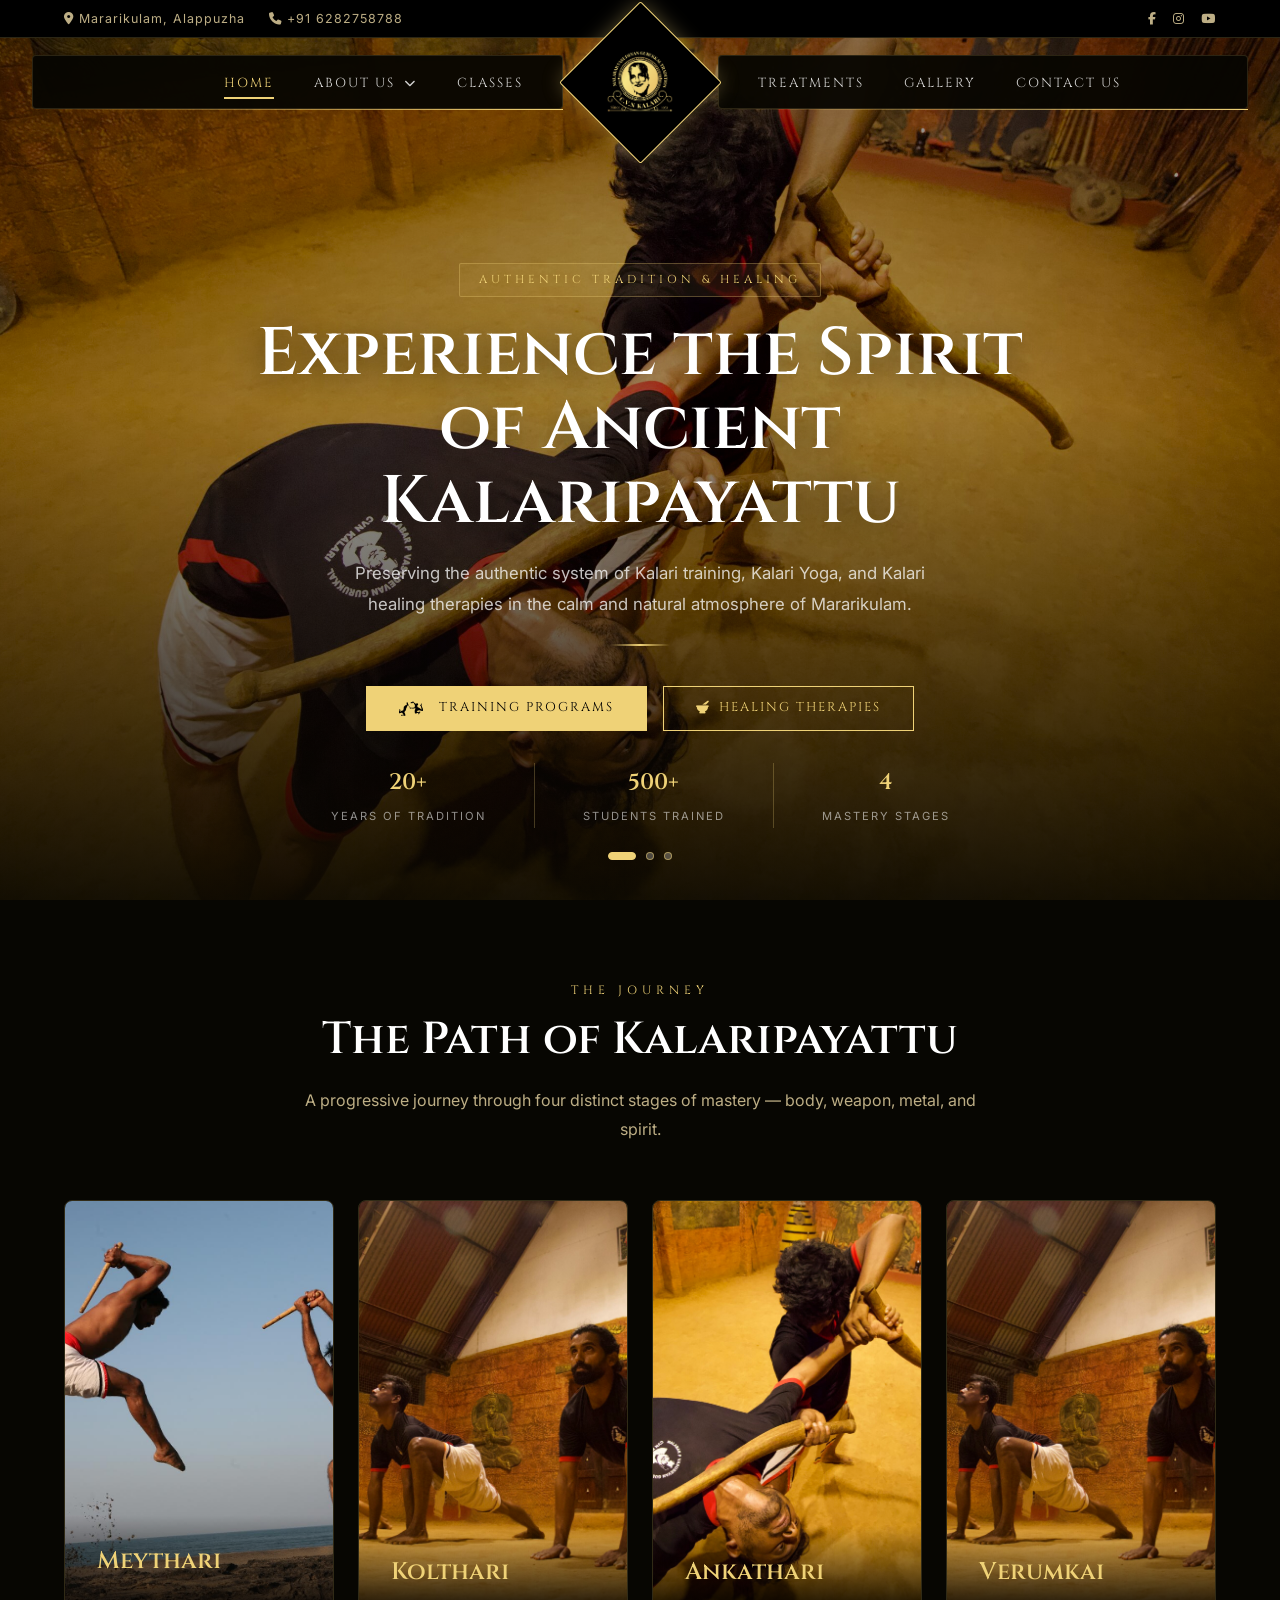
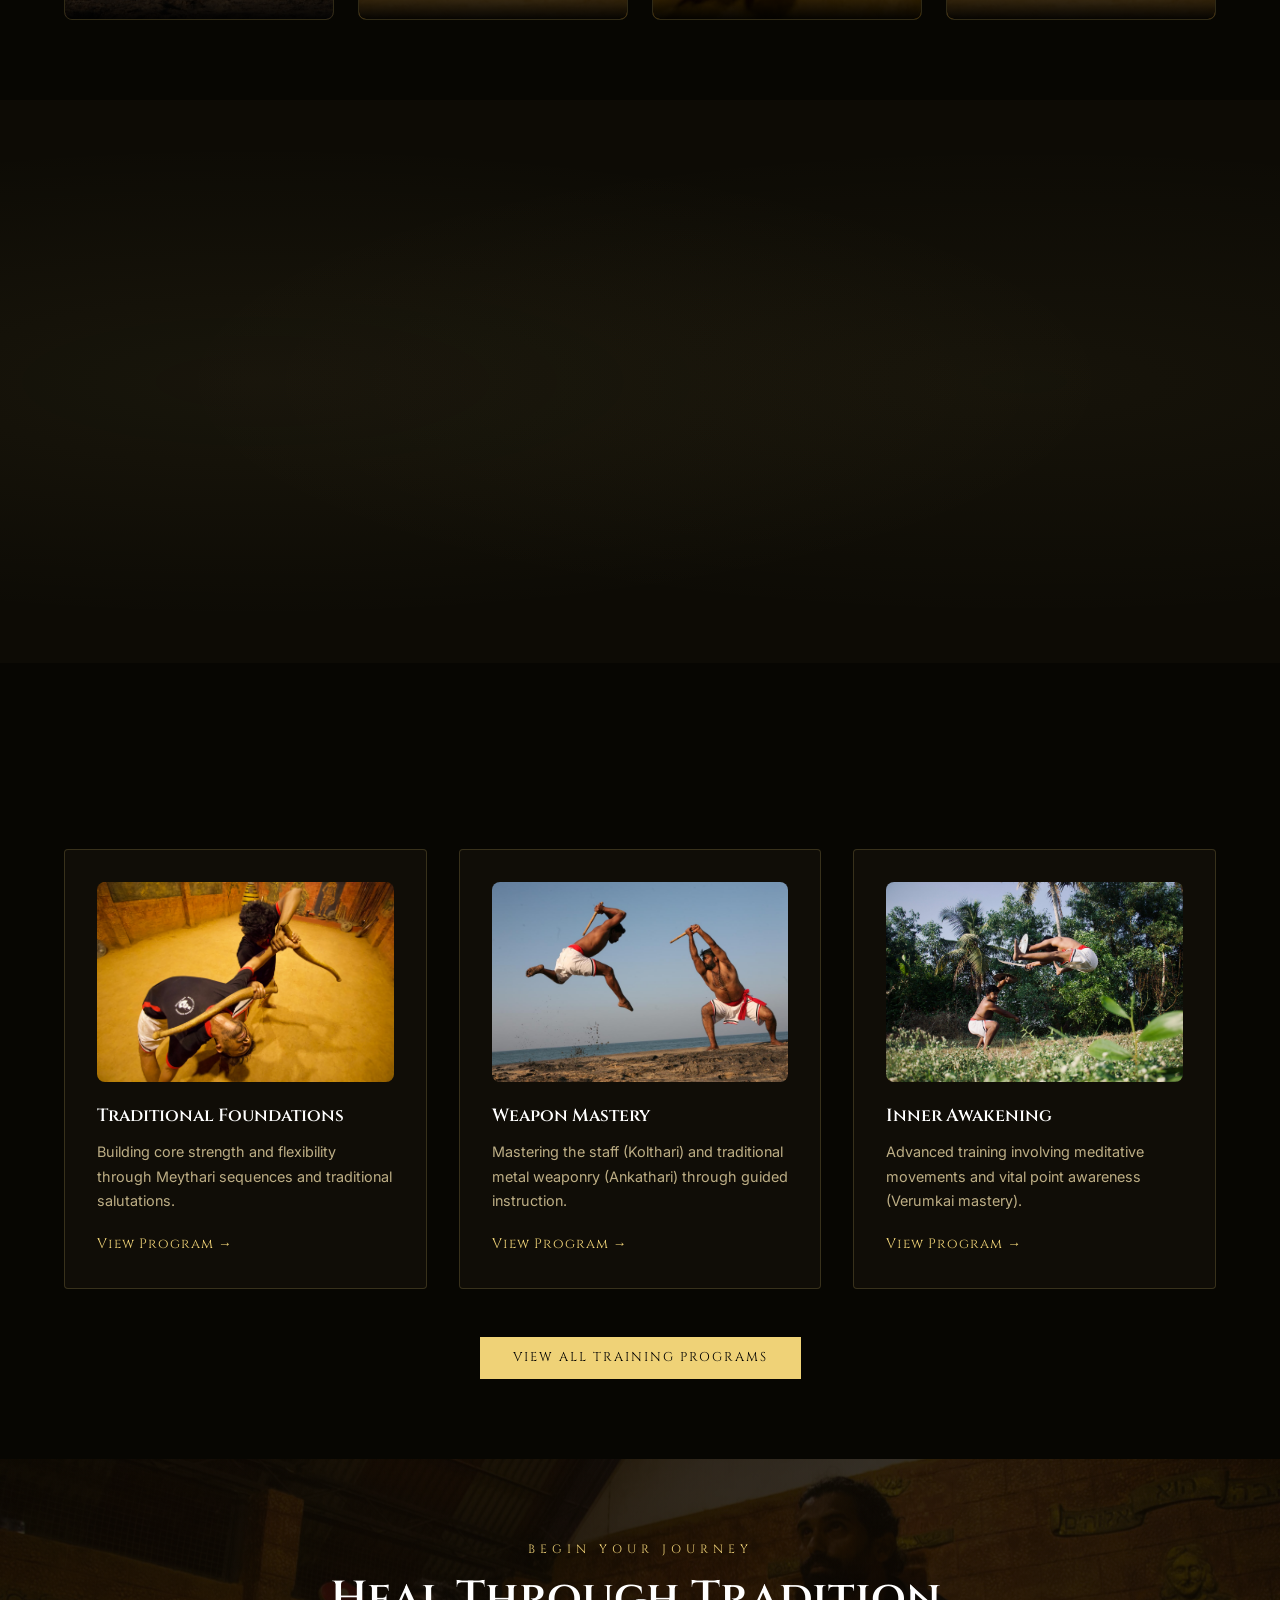
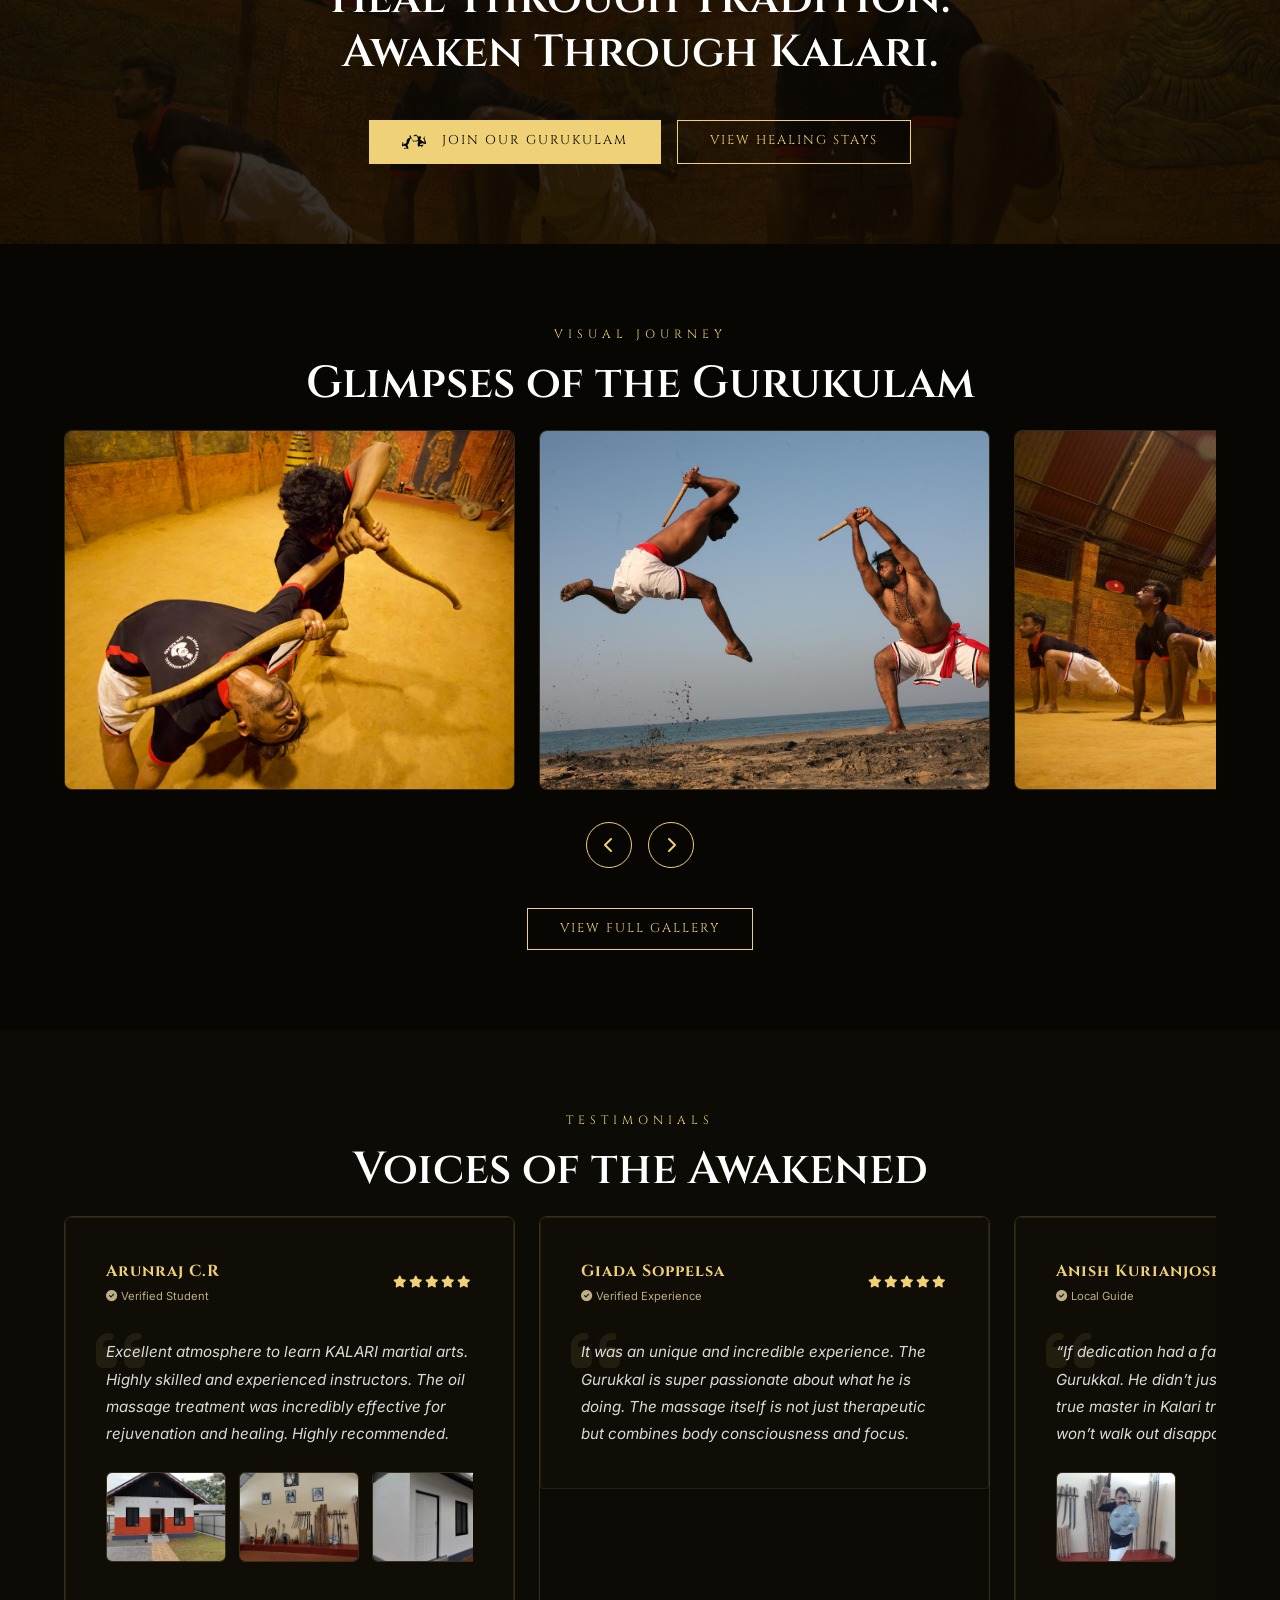
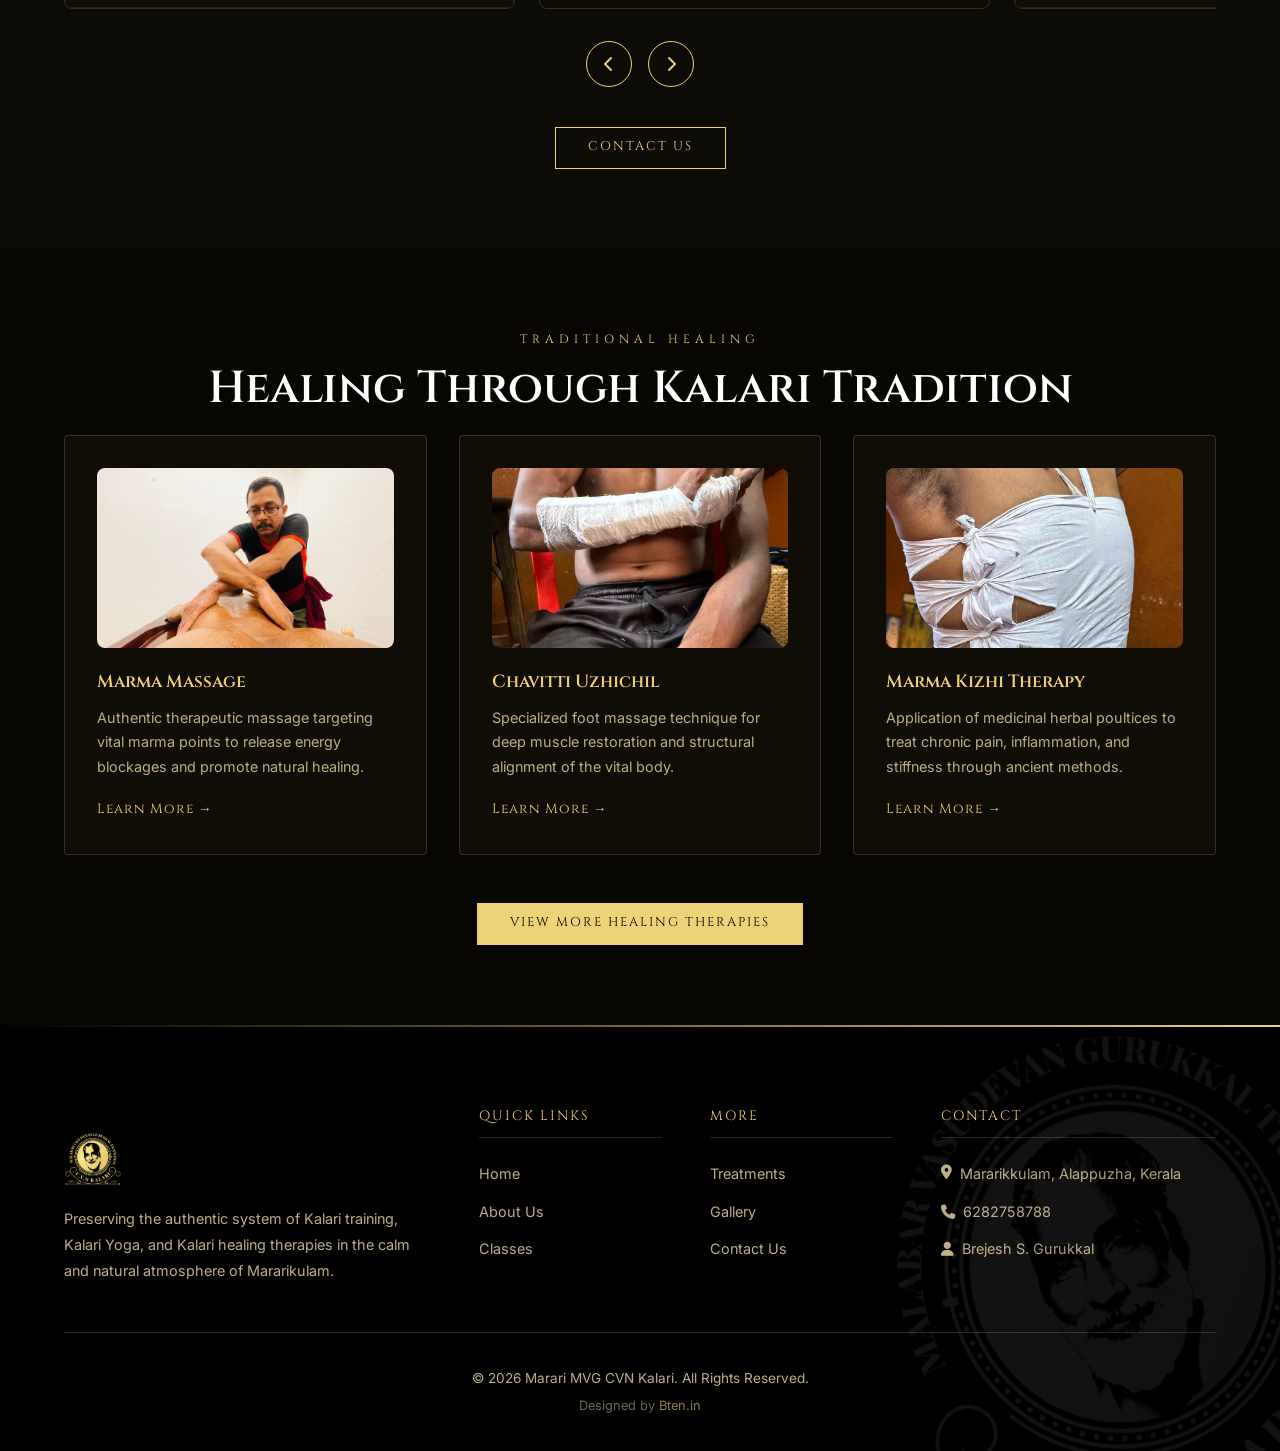
==== commit 360df6bc: "feat: updated testimonials with Word document content and mini-gallery for multiple photos" ====
--- a/index.html
+++ b/index.html
@@ -293,13 +293,13 @@
         </div>
         <div class="carousel-container reveal" style="max-width:1200px;margin:0 auto;">
             <div class="carousel-track" id="testiTrack">
+                <!-- Review 1 -->
                 <div class="carousel-slide">
                     <div class="card testimonial-card">
                         <div class="testi-header">
                             <div class="testi-user">
-                                <img src="images/reviewer1.png" alt="Dinoop Chandran" class="testi-img">
                                 <div class="testi-name-wrap">
-                                    <strong class="testi-name">Dinoop Chandran</strong>
+                                    <strong class="testi-name">Arunraj C.R</strong>
                                     <span class="testi-tag"><i class="fas fa-check-circle"></i> Verified Student</span>
                                 </div>
                             </div>
@@ -309,7 +309,14 @@
                         </div>
                         <div class="testi-content">
                             <i class="fas fa-quote-left quote-bg"></i>
-                            <p>"Great place to learn martial arts under the guidance of P. V. Sivakumar Gurukkal, who has worked as a Kalari stunt choreographer in movies like ARM and Veeram. MVG CVN has 25 branches across Kerala. Kalari treatments are also available."</p>
+                            <p>Excellent atmosphere to learn KALARI martial arts. Highly skilled and experienced instructors. The oil massage treatment was incredibly effective for rejuvenation and healing. Highly recommended.</p>
+                        </div>
+                        <!-- Mini Slider for Multiple Images -->
+                        <div class="testi-gallery">
+                            <img src="images/reviews/review1_img1.png" alt="Shared Preview" onclick="openLightbox('images/reviews/review1_img1.png')">
+                            <img src="images/reviews/review4_img1.png" alt="Shared Preview" onclick="openLightbox('images/reviews/review4_img1.png')">
+                            <img src="images/reviews/review3_img1.png" alt="Shared Preview" onclick="openLightbox('images/reviews/review3_img1.png')">
+                            <img src="images/reviews/review2_img1.png" alt="Shared Preview" onclick="openLightbox('images/reviews/review2_img1.png')">
                         </div>
                     </div>
                 </div>
@@ -318,10 +325,9 @@
                     <div class="card testimonial-card">
                         <div class="testi-header">
                             <div class="testi-user">
-                                <img src="images/reviewer2.png" alt="Yogi Angad Nath" class="testi-img">
                                 <div class="testi-name-wrap">
-                                    <strong class="testi-name">Yogi Angad Nath</strong>
-                                    <span class="testi-tag"><i class="fas fa-check-circle"></i> Naga Sadhu</span>
+                                    <strong class="testi-name">Giada Soppelsa</strong>
+                                    <span class="testi-tag"><i class="fas fa-check-circle"></i> Verified Experience</span>
                                 </div>
                             </div>
                             <div class="testi-rating">
@@ -330,8 +336,9 @@
                         </div>
                         <div class="testi-content">
                             <i class="fas fa-quote-left quote-bg"></i>
-                            <p>"Great experience. This Kalari center is top class in Kerala. They teach Kalari in a traditional way with professional knowledge. A treatment center is also available for curing various injuries and illnesses. Must visit."</p>
-                        </div>
+                            <p>It was an unique and incredible experience. The Gurukkal is super passionate about what he is doing. The massage itself is not just therapeutic but combines body consciousness and focus.</p>
+                        </div>
+                        <!-- No images for Giada -->
                     </div>
                 </div>
                 <!-- Review 3 -->
@@ -339,10 +346,9 @@
                     <div class="card testimonial-card">
                         <div class="testi-header">
                             <div class="testi-user">
-                                <img src="images/reviewer3.png" alt="Vivek V. J" class="testi-img">
                                 <div class="testi-name-wrap">
-                                    <strong class="testi-name">Vivek V. J</strong>
-                                    <span class="testi-tag"><i class="fas fa-check-circle"></i> Verified Student</span>
+                                    <strong class="testi-name">Anish Kurianjoseph</strong>
+                                    <span class="testi-tag"><i class="fas fa-check-circle"></i> Local Guide</span>
                                 </div>
                             </div>
                             <div class="testi-rating">
@@ -351,7 +357,10 @@
                         </div>
                         <div class="testi-content">
                             <i class="fas fa-quote-left quote-bg"></i>
-                            <p>"A place where you can learn Kalari and receive Ayurvedic Marma treatment. Highly trustworthy."</p>
+                            <p>“If dedication had a face, it would be Brejesh Gurukkal. He didn’t just learn Kalari, he lived it. A true master in Kalari treatment. Walk in once, you won’t walk out disappointed.”</p>
+                        </div>
+                        <div class="testi-gallery">
+                            <img src="images/reviews/review5_img1.png" alt="Shared Preview" onclick="openLightbox('images/reviews/review5_img1.png')">
                         </div>
                     </div>
                 </div>
@@ -360,10 +369,9 @@
                     <div class="card testimonial-card">
                         <div class="testi-header">
                             <div class="testi-user">
-                                <img src="images/reviewer4.png" alt="Vivek S. S" class="testi-img">
                                 <div class="testi-name-wrap">
-                                    <strong class="testi-name">Vivek S. S</strong>
-                                    <span class="testi-tag"><i class="fas fa-check-circle"></i> Verified Student</span>
+                                    <strong class="testi-name">Rana Prathap</strong>
+                                    <span class="testi-tag"><i class="fas fa-check-circle"></i> Regular Attendee</span>
                                 </div>
                             </div>
                             <div class="testi-rating">
@@ -372,8 +380,9 @@
                         </div>
                         <div class="testi-content">
                             <i class="fas fa-quote-left quote-bg"></i>
-                            <p>"Great place to learn Kalari and undergo treatment. Quality staff."</p>
-                        </div>
+                            <p>Completed a month of training and the experience was transformative. Masters Brejesh brings incredible passion. His dedication to each student’s progress is evident in every session. Peaceful and authentic space.</p>
+                        </div>
+                        <!-- No images for Rana -->
                     </div>
                 </div>
                 <!-- Review 5 -->
@@ -381,83 +390,20 @@
                     <div class="card testimonial-card">
                         <div class="testi-header">
                             <div class="testi-user">
-                                <img src="images/reviewer5.png" alt="Melvin Dsouza" class="testi-img">
                                 <div class="testi-name-wrap">
-                                    <strong class="testi-name">Melvin Dsouza</strong>
-                                    <span class="testi-tag"><i class="fas fa-check-circle"></i> Verified Student</span>
+                                    <strong class="testi-name">Felix Lumetsberger</strong>
+                                    <span class="testi-tag"><i class="fas fa-check-circle"></i> International Traveler</span>
                                 </div>
                             </div>
                             <div class="testi-rating">
-                                <i class="fas fa-star"></i><i class="fas fa-star"></i><i class="fas fa-star"></i><i class="fas fa-star"></i><i class="fas fa-star"></i>
+                                <i class="fas fa-star"></i><i class="fas fa-star"></i><i class="fas fa-star"></i><i class="fas fa-star"></i><i class="fas fa-star-half-alt"></i>
                             </div>
                         </div>
                         <div class="testi-content">
                             <i class="fas fa-quote-left quote-bg"></i>
-                            <p>"Excellent training in Kalari art. Just started training and really enjoying it."</p>
-                        </div>
-                    </div>
-                </div>
-                <!-- Review 6 -->
-                <div class="carousel-slide">
-                    <div class="card testimonial-card">
-                        <div class="testi-header">
-                            <div class="testi-user">
-                                <img src="images/reviewer6.png" alt="Geethu K" class="testi-img">
-                                <div class="testi-name-wrap">
-                                    <strong class="testi-name">Geethu K</strong>
-                                    <span class="testi-tag"><i class="fas fa-check-circle"></i> Verified Student</span>
-                                </div>
-                            </div>
-                            <div class="testi-rating">
-                                <i class="fas fa-star"></i><i class="fas fa-star"></i><i class="fas fa-star"></i><i class="fas fa-star"></i><i class="fas fa-star"></i>
-                            </div>
-                        </div>
-                        <div class="testi-content">
-                            <i class="fas fa-quote-left quote-bg"></i>
-                            <p>"Excellent place filled with vibrant and positive energy."</p>
-                        </div>
-                    </div>
-                </div>
-                <!-- Review 7 -->
-                <div class="carousel-slide">
-                    <div class="card testimonial-card">
-                        <div class="testi-header">
-                            <div class="testi-user">
-                                <img src="images/reviewer7.png" alt="Anandhu Krishna" class="testi-img">
-                                <div class="testi-name-wrap">
-                                    <strong class="testi-name">Anandhu Krishna</strong>
-                                    <span class="testi-tag"><i class="fas fa-check-circle"></i> Verified Student</span>
-                                </div>
-                            </div>
-                            <div class="testi-rating">
-                                <i class="fas fa-star"></i><i class="fas fa-star"></i><i class="fas fa-star"></i><i class="fas fa-star"></i><i class="fas fa-star"></i>
-                            </div>
-                        </div>
-                        <div class="testi-content">
-                            <i class="fas fa-quote-left quote-bg"></i>
-                            <p>"Good place to practice martial arts with adequate treatment facilities."</p>
-                        </div>
-                    </div>
-                </div>
-                <!-- Review 8 -->
-                <div class="carousel-slide">
-                    <div class="card testimonial-card">
-                        <div class="testi-header">
-                            <div class="testi-user">
-                                <img src="images/reviewer8.png" alt="Dhannanjai Gupta" class="testi-img">
-                                <div class="testi-name-wrap">
-                                    <strong class="testi-name">Dhannanjai Gupta</strong>
-                                    <span class="testi-tag"><i class="fas fa-check-circle"></i> Verified Student</span>
-                                </div>
-                            </div>
-                            <div class="testi-rating">
-                                <i class="fas fa-star"></i><i class="fas fa-star"></i><i class="fas fa-star"></i><i class="fas fa-star"></i><i class="fas fa-star"></i>
-                            </div>
-                        </div>
-                        <div class="testi-content">
-                            <i class="fas fa-quote-left quote-bg"></i>
-                            <p>"A good place in Kollam for learning Kalari under a skilled Gurukkal."</p>
-                        </div>
+                            <p>Not just a massage, but a profound energetic experience. Rooted in ancient martial arts tradition, it connects body, mind, and energy. If you're looking for something deep, this is the place!</p>
+                        </div>
+                        <!-- No images for Felix -->
                     </div>
                 </div>
             </div>
--- a/styles.css
+++ b/styles.css
@@ -849,6 +849,30 @@
   opacity: 0.08;
   z-index: 1;
 }
+
+.testi-gallery {
+  display: flex;
+  gap: 0.8rem;
+  margin-top: 1.5rem;
+  overflow-x: auto;
+  padding-bottom: 5px;
+}
+.testi-gallery img {
+  width: 120px;
+  height: 90px;
+  object-fit: cover;
+  border-radius: 6px;
+  border: 1px solid var(--border);
+  transition: transform 0.2s, border-color 0.2s;
+  cursor: pointer;
+  flex-shrink: 0;
+}
+.testi-gallery img:hover {
+  transform: scale(1.05);
+  border-color: var(--gold);
+}
+.testi-gallery::-webkit-scrollbar { height: 4px; }
+.testi-gallery::-webkit-scrollbar-thumb { background: var(--border); border-radius: 4px; }
 
 /* ============================================================
    FOOTER
